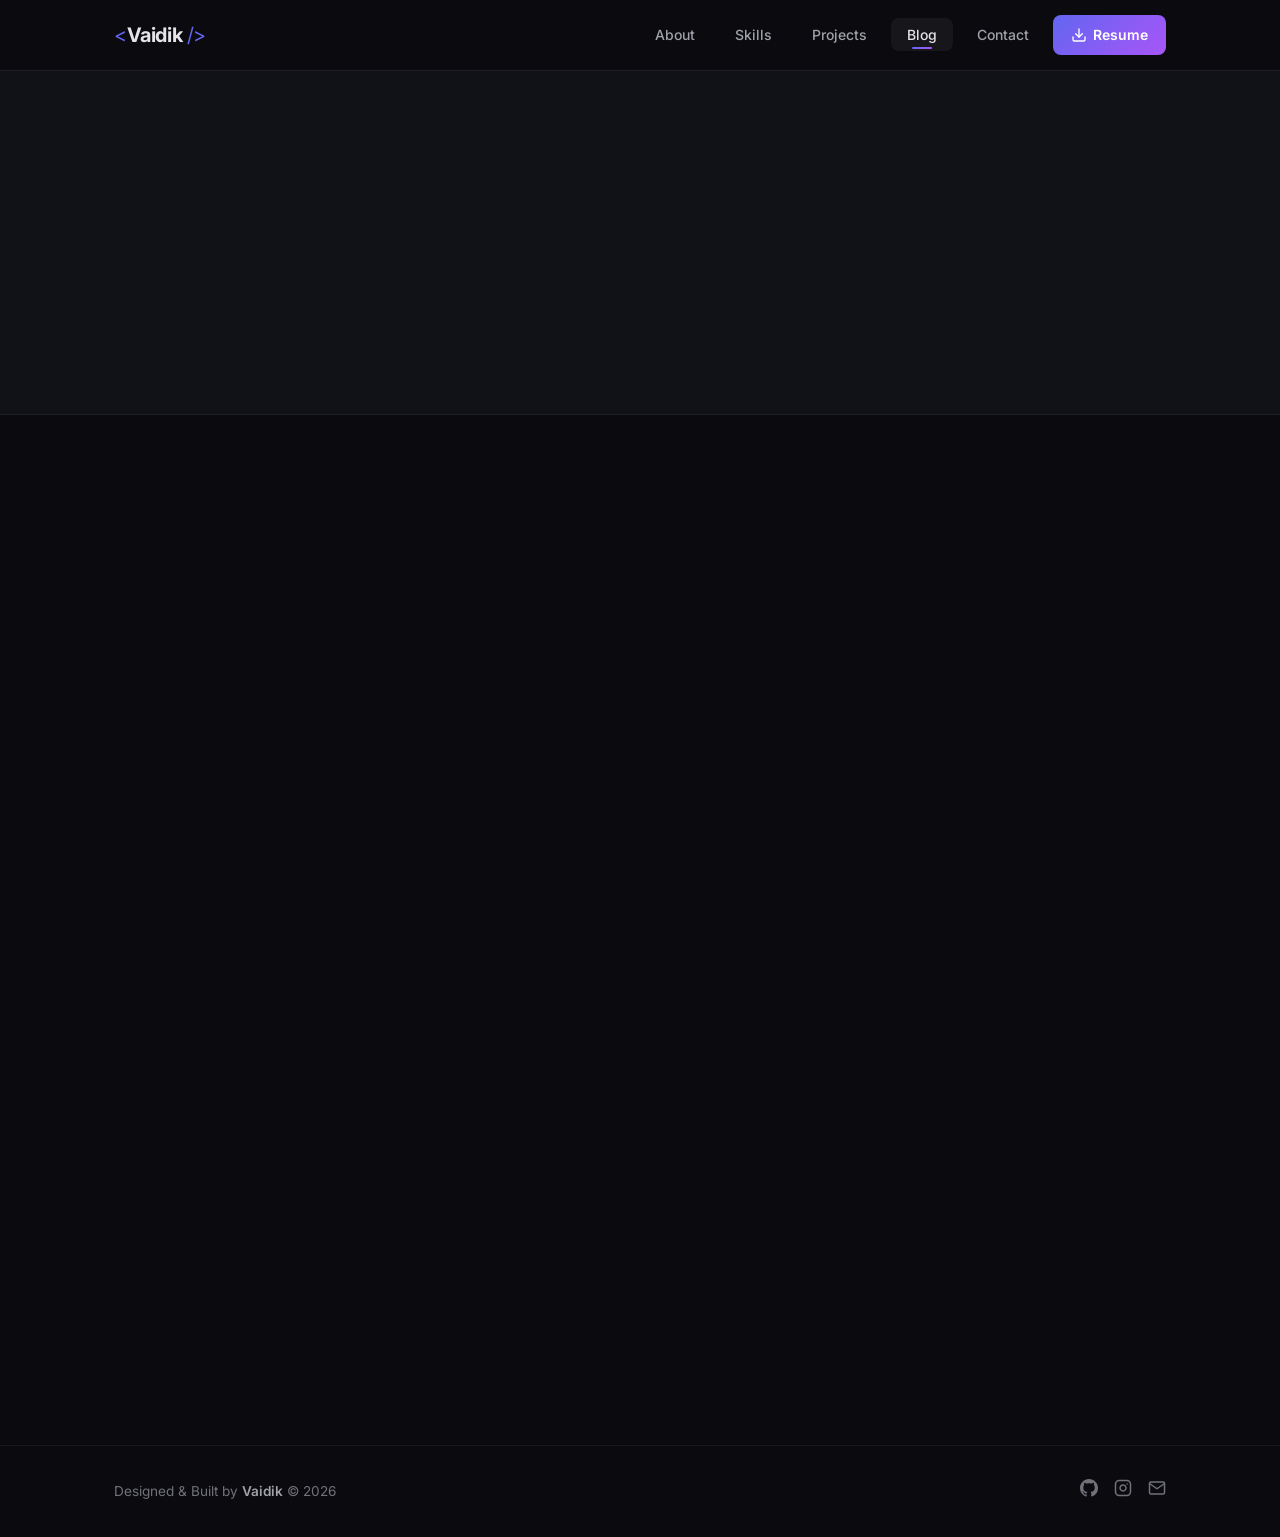
==== blog.html @ f1c8a170 "Added blog sites" ====
<!DOCTYPE html>
<html lang="en">
<head>
    <meta charset="UTF-8">
    <meta name="viewport" content="width=device-width, initial-scale=1.0">
    <title>Blog — Vaidik</title>
    <meta name="description" content="Thoughts, learnings, and stories by Vaidik Kohli — a student, developer, and designer from Amritsar, India.">

    <link rel="icon" href="assets/favicon.svg" type="image/svg+xml">
    <link rel="preconnect" href="https://fonts.googleapis.com">
    <link rel="preconnect" href="https://fonts.gstatic.com" crossorigin>
    <link href="https://fonts.googleapis.com/css2?family=Inter:wght@300;400;500;600;700;800&display=swap" rel="stylesheet">
    <link rel="stylesheet" href="styles.css">
</head>
<body>

    <!-- NAVBAR -->
    <nav class="navbar scrolled" id="navbar">
        <div class="nav-container">
            <a href="index.html" class="nav-logo">
                <span class="logo-bracket">&lt;</span>Vaidik<span class="logo-bracket"> /&gt;</span>
            </a>
            <ul class="nav-menu" id="navMenu">
                <li><a href="index.html#about" class="nav-link">About</a></li>
                <li><a href="index.html#skills" class="nav-link">Skills</a></li>
                <li><a href="index.html#projects" class="nav-link">Projects</a></li>
                <li><a href="blog.html" class="nav-link active">Blog</a></li>
                <li><a href="index.html#contact" class="nav-link">Contact</a></li>
                <li>
                    <a href="assets/resume.pdf" class="nav-resume-btn" target="_blank" rel="noopener noreferrer">
                        <svg width="16" height="16" viewBox="0 0 24 24" fill="none" stroke="currentColor" stroke-width="2" stroke-linecap="round" stroke-linejoin="round"><path d="M21 15v4a2 2 0 0 1-2 2H5a2 2 0 0 1-2-2v-4"/><polyline points="7 10 12 15 17 10"/><line x1="12" y1="15" x2="12" y2="3"/></svg>
                        Resume
                    </a>
                </li>
            </ul>
            <button class="hamburger" id="hamburger" aria-label="Toggle navigation menu">
                <span class="bar"></span>
                <span class="bar"></span>
                <span class="bar"></span>
            </button>
        </div>
    </nav>

    <!-- BLOG HERO -->
    <section class="blog-page-hero">
        <div class="container">
            <a href="index.html" class="back-link fade-up">
                <svg width="16" height="16" viewBox="0 0 24 24" fill="none" stroke="currentColor" stroke-width="2" stroke-linecap="round" stroke-linejoin="round"><line x1="19" y1="12" x2="5" y2="12"/><polyline points="12 19 5 12 12 5"/></svg>
                Back to Home
            </a>
            <h1 class="blog-page-title fade-up">Blog</h1>
            <p class="blog-page-subtitle fade-up">Thoughts, learnings, and stories from my journey as a student developer.</p>
        </div>
    </section>

    <!-- BLOG LISTING -->
    <section class="blog-listing">
        <div class="container">

            <!-- Featured Post -->
            <article class="blog-featured-card fade-up">
                <div class="blog-featured-badge">Latest Post</div>
                <div class="blog-featured-content">
                    <div class="blog-meta">
                        <time datetime="2026-03-09">March 9, 2026</time>
                        <span class="blog-meta-sep">&bull;</span>
                        <span>5 min read</span>
                    </div>
                    <h2 class="blog-featured-title">
                        <a href="blog/my-journey-into-web-development.html">My Journey Into Web Development</a>
                    </h2>
                    <p class="blog-featured-excerpt">
                        How I started learning to code, the resources I used, and what I've learned along the way
                        as a 16-year-old self-taught developer. From my first HTML page to building full projects —
                        here's the story of how it all began.
                    </p>
                    <div class="blog-tags">
                        <span class="blog-tag">Web Dev</span>
                        <span class="blog-tag">Journey</span>
                        <span class="blog-tag">Learning</span>
                    </div>
                    <a href="blog/my-journey-into-web-development.html" class="blog-read-more">
                        Read Full Post
                        <svg width="16" height="16" viewBox="0 0 24 24" fill="none" stroke="currentColor" stroke-width="2" stroke-linecap="round" stroke-linejoin="round"><line x1="5" y1="12" x2="19" y2="12"/><polyline points="12 5 19 12 12 19"/></svg>
                    </a>
                </div>
            </article>

            <!-- All Posts Grid -->
            <h3 class="blog-section-heading fade-up">All Posts</h3>
            <div class="blog-list-grid">

                <article class="blog-list-card fade-up">
                    <a href="blog/my-journey-into-web-development.html" class="blog-list-card-link">
                        <div class="blog-list-card-top">
                            <div class="blog-list-icon gradient-1">
                                <svg width="28" height="28" viewBox="0 0 24 24" fill="none" stroke="currentColor" stroke-width="1.5" stroke-linecap="round" stroke-linejoin="round"><polyline points="16 18 22 12 16 6"/><polyline points="8 6 2 12 8 18"/></svg>
                            </div>
                            <div class="blog-meta">
                                <time datetime="2026-03-09">Mar 9, 2026</time>
                                <span class="blog-meta-sep">&bull;</span>
                                <span>5 min read</span>
                            </div>
                        </div>
                        <h3 class="blog-list-title">My Journey Into Web Development</h3>
                        <p class="blog-list-excerpt">
                            How I started learning to code, the resources I used, and what I've learned
                            along the way as a 16-year-old self-taught developer...
                        </p>
                        <div class="blog-tags">
                            <span class="blog-tag">Web Dev</span>
                            <span class="blog-tag">Journey</span>
                        </div>
                    </a>
                </article>

                <article class="blog-list-card fade-up">
                    <a href="blog/design-tips-for-developer-portfolios.html" class="blog-list-card-link">
                        <div class="blog-list-card-top">
                            <div class="blog-list-icon gradient-2">
                                <svg width="28" height="28" viewBox="0 0 24 24" fill="none" stroke="currentColor" stroke-width="1.5" stroke-linecap="round" stroke-linejoin="round"><path d="M12 19l7-7 3 3-7 7-3-3z"/><path d="M18 13l-1.5-7.5L2 2l3.5 14.5L13 18l5-5z"/><path d="M2 2l7.586 7.586"/><circle cx="11" cy="11" r="2"/></svg>
                            </div>
                            <div class="blog-meta">
                                <time datetime="2026-03-01">Mar 1, 2026</time>
                                <span class="blog-meta-sep">&bull;</span>
                                <span>4 min read</span>
                            </div>
                        </div>
                        <h3 class="blog-list-title">Design Tips for Developer Portfolios</h3>
                        <p class="blog-list-excerpt">
                            What I learned about making a portfolio that stands out — from color theory
                            and typography to layout and user experience...
                        </p>
                        <div class="blog-tags">
                            <span class="blog-tag">Design</span>
                            <span class="blog-tag">Portfolio</span>
                        </div>
                    </a>
                </article>

                <article class="blog-list-card fade-up">
                    <a href="blog/preparing-for-bits-pilani.html" class="blog-list-card-link">
                        <div class="blog-list-card-top">
                            <div class="blog-list-icon gradient-3">
                                <svg width="28" height="28" viewBox="0 0 24 24" fill="none" stroke="currentColor" stroke-width="1.5" stroke-linecap="round" stroke-linejoin="round"><path d="M2 3h6a4 4 0 0 1 4 4v14a3 3 0 0 0-3-3H2z"/><path d="M22 3h-6a4 4 0 0 0-4 4v14a3 3 0 0 1 3-3h7z"/></svg>
                            </div>
                            <div class="blog-meta">
                                <time datetime="2026-02-15">Feb 15, 2026</time>
                                <span class="blog-meta-sep">&bull;</span>
                                <span>6 min read</span>
                            </div>
                        </div>
                        <h3 class="blog-list-title">Preparing for BITS Pilani — My Strategy</h3>
                        <p class="blog-list-excerpt">
                            Balancing coding, freelancing, and exam preparation — here's how I'm
                            planning my roadmap for BITSAT and beyond...
                        </p>
                        <div class="blog-tags">
                            <span class="blog-tag">Education</span>
                            <span class="blog-tag">BITSAT</span>
                        </div>
                    </a>
                </article>

            </div>
        </div>
    </section>

    <!-- FOOTER -->
    <footer class="footer">
        <div class="container">
            <p class="footer-text">Designed & Built by <strong>Vaidik</strong> &copy; 2026</p>
            <div class="footer-socials">
                <a href="https://github.com/Vaidik-Kohli" target="_blank" rel="noopener noreferrer" aria-label="GitHub"><svg width="18" height="18" viewBox="0 0 24 24" fill="currentColor"><path d="M12 0C5.37 0 0 5.37 0 12c0 5.31 3.435 9.795 8.205 11.385.6.105.825-.255.825-.57 0-.285-.015-1.23-.015-2.235-3.015.555-3.795-.735-4.035-1.41-.135-.345-.72-1.41-1.23-1.695-.42-.225-1.02-.78-.015-.795.945-.015 1.62.87 1.845 1.23 1.08 1.815 2.805 1.305 3.495.99.105-.78.42-1.305.765-1.605-2.67-.3-5.46-1.335-5.46-5.925 0-1.305.465-2.385 1.23-3.225-.12-.3-.54-1.53.12-3.18 0 0 1.005-.315 3.3 1.23.96-.27 1.98-.405 3-.405s2.04.135 3 .405c2.295-1.56 3.3-1.23 3.3-1.23.66 1.65.24 2.88.12 3.18.765.84 1.23 1.905 1.23 3.225 0 4.605-2.805 5.625-5.475 5.925.435.375.81 1.095.81 2.22 0 1.605-.015 2.895-.015 3.3 0 .315.225.69.825.57A12.02 12.02 0 0 0 24 12c0-6.63-5.37-12-12-12z"/></svg></a>
                <a href="https://instagram.com/vaidikkohli9" target="_blank" rel="noopener noreferrer" aria-label="Instagram"><svg width="18" height="18" viewBox="0 0 24 24" fill="none" stroke="currentColor" stroke-width="2" stroke-linecap="round" stroke-linejoin="round"><rect x="2" y="2" width="20" height="20" rx="5" ry="5"/><path d="M16 11.37A4 4 0 1 1 12.63 8 4 4 0 0 1 16 11.37z"/><line x1="17.5" y1="6.5" x2="17.51" y2="6.5"/></svg></a>
                <a href="mailto:vaidikaru2323@gmail.com" aria-label="Email"><svg width="18" height="18" viewBox="0 0 24 24" fill="none" stroke="currentColor" stroke-width="2" stroke-linecap="round" stroke-linejoin="round"><path d="M4 4h16c1.1 0 2 .9 2 2v12c0 1.1-.9 2-2 2H4c-1.1 0-2-.9-2-2V6c0-1.1.9-2 2-2z"/><polyline points="22,6 12,13 2,6"/></svg></a>
            </div>
        </div>
    </footer>

    <script src="script.js"></script>
</body>
</html>
---- styles.css ----
/* ==========================================
   PORTFOLIO — Vaidik Kohli
   Dark & Minimal | Blue-Purple Accent
   ========================================== */

/* ---- CSS Custom Properties ---- */
:root {
    --bg-primary: #0a0a0f;
    --bg-secondary: #111118;
    --bg-tertiary: #1a1a24;
    --bg-card: #14141e;
    --text-primary: #e4e4e7;
    --text-secondary: #a1a1aa;
    --text-muted: #71717a;
    --accent-1: #6366f1;
    --accent-2: #a855f7;
    --accent-gradient: linear-gradient(135deg, #6366f1, #a855f7);
    --accent-gradient-hover: linear-gradient(135deg, #818cf8, #c084fc);
    --accent-glow: rgba(99, 102, 241, 0.15);
    --accent-glow-strong: rgba(99, 102, 241, 0.3);
    --border-subtle: rgba(255, 255, 255, 0.06);
    --border-hover: rgba(255, 255, 255, 0.12);
    --font-main: 'Inter', -apple-system, BlinkMacSystemFont, 'Segoe UI', sans-serif;
    --radius-sm: 8px;
    --radius-md: 12px;
    --radius-lg: 16px;
    --radius-xl: 24px;
    --transition-fast: 0.2s ease;
    --transition-med: 0.35s ease;
    --transition-slow: 0.5s ease;
    --shadow-card: 0 4px 24px rgba(0, 0, 0, 0.3);
    --shadow-glow: 0 0 40px rgba(99, 102, 241, 0.08);
    --max-width: 1100px;
    --nav-height: 70px;
}

/* ---- Reset & Base ---- */
*,
*::before,
*::after {
    margin: 0;
    padding: 0;
    box-sizing: border-box;
}

html {
    scroll-behavior: smooth;
    scroll-padding-top: var(--nav-height);
}

body {
    font-family: var(--font-main);
    background-color: var(--bg-primary);
    color: var(--text-primary);
    line-height: 1.7;
    -webkit-font-smoothing: antialiased;
    -moz-osx-font-smoothing: grayscale;
    overflow-x: hidden;
}

a {
    color: inherit;
    text-decoration: none;
    transition: color var(--transition-fast);
}

img {
    max-width: 100%;
    display: block;
}

ul {
    list-style: none;
}

button {
    font-family: inherit;
    cursor: pointer;
    border: none;
    outline: none;
}

::selection {
    background: rgba(99, 102, 241, 0.3);
    color: #fff;
}

/* ---- Custom Scrollbar ---- */
::-webkit-scrollbar {
    width: 8px;
}

::-webkit-scrollbar-track {
    background: var(--bg-primary);
}

::-webkit-scrollbar-thumb {
    background: var(--bg-tertiary);
    border-radius: 10px;
}

::-webkit-scrollbar-thumb:hover {
    background: var(--accent-1);
}

/* ---- Utility ---- */
.container {
    width: 100%;
    max-width: var(--max-width);
    margin: 0 auto;
    padding: 0 24px;
}

/* ---- Fade-up Animation ---- */
.fade-up {
    opacity: 0;
    transform: translateY(30px);
    transition: opacity 0.6s ease, transform 0.6s ease;
}

.fade-up.visible {
    opacity: 1;
    transform: translateY(0);
}

/* Stagger children */
.fade-up:nth-child(1) { transition-delay: 0s; }
.fade-up:nth-child(2) { transition-delay: 0.1s; }
.fade-up:nth-child(3) { transition-delay: 0.2s; }
.fade-up:nth-child(4) { transition-delay: 0.3s; }
.fade-up:nth-child(5) { transition-delay: 0.4s; }
.fade-up:nth-child(6) { transition-delay: 0.5s; }

/* ==========================================
   NAVBAR
   ========================================== */
.navbar {
    position: fixed;
    top: 0;
    left: 0;
    width: 100%;
    height: var(--nav-height);
    z-index: 1000;
    transition: background var(--transition-med), box-shadow var(--transition-med);
}

.navbar.scrolled {
    background: rgba(10, 10, 15, 0.85);
    backdrop-filter: blur(20px);
    -webkit-backdrop-filter: blur(20px);
    box-shadow: 0 1px 0 var(--border-subtle);
}

.nav-container {
    max-width: var(--max-width);
    margin: 0 auto;
    padding: 0 24px;
    height: 100%;
    display: flex;
    align-items: center;
    justify-content: space-between;
}

.nav-logo {
    font-size: 1.25rem;
    font-weight: 700;
    letter-spacing: -0.02em;
    color: var(--text-primary);
}

.logo-bracket {
    color: var(--accent-1);
    font-weight: 400;
}

.nav-menu {
    display: flex;
    align-items: center;
    gap: 8px;
}

.nav-link {
    padding: 8px 16px;
    font-size: 0.875rem;
    font-weight: 500;
    color: var(--text-secondary);
    border-radius: var(--radius-sm);
    transition: color var(--transition-fast), background var(--transition-fast);
    position: relative;
}

.nav-link:hover,
.nav-link.active {
    color: var(--text-primary);
    background: rgba(255, 255, 255, 0.05);
}

.nav-link.active::after {
    content: '';
    position: absolute;
    bottom: 2px;
    left: 50%;
    transform: translateX(-50%);
    width: 20px;
    height: 2px;
    background: var(--accent-gradient);
    border-radius: 2px;
}

.nav-resume-btn {
    display: inline-flex;
    align-items: center;
    gap: 6px;
    padding: 8px 18px;
    font-size: 0.875rem;
    font-weight: 600;
    color: #fff;
    background: var(--accent-gradient);
    border-radius: var(--radius-sm);
    transition: opacity var(--transition-fast), transform var(--transition-fast);
}

.nav-resume-btn:hover {
    opacity: 0.9;
    transform: translateY(-1px);
}

/* Hamburger */
.hamburger {
    display: none;
    flex-direction: column;
    gap: 5px;
    background: transparent;
    padding: 4px;
    z-index: 1001;
}

.hamburger .bar {
    display: block;
    width: 24px;
    height: 2px;
    background: var(--text-primary);
    border-radius: 2px;
    transition: transform var(--transition-med), opacity var(--transition-fast);
}

.hamburger.active .bar:nth-child(1) {
    transform: translateY(7px) rotate(45deg);
}

.hamburger.active .bar:nth-child(2) {
    opacity: 0;
}

.hamburger.active .bar:nth-child(3) {
    transform: translateY(-7px) rotate(-45deg);
}

/* ==========================================
   HERO
   ========================================== */
.hero {
    position: relative;
    min-height: 100vh;
    display: flex;
    align-items: center;
    justify-content: center;
    text-align: center;
    padding: 120px 24px 80px;
    overflow: hidden;
}

.hero-content {
    position: relative;
    z-index: 2;
}

.hero-greeting {
    font-size: 1.1rem;
    font-weight: 400;
    color: var(--accent-1);
    margin-bottom: 12px;
    letter-spacing: 0.02em;
}

.hero-name {
    font-size: clamp(3rem, 8vw, 6rem);
    font-weight: 800;
    letter-spacing: -0.04em;
    line-height: 1.1;
    color: var(--text-primary);
    margin-bottom: 16px;
}

.accent-dot {
    background: var(--accent-gradient);
    -webkit-background-clip: text;
    -webkit-text-fill-color: transparent;
    background-clip: text;
}

.hero-tagline {
    font-size: clamp(1rem, 2.5vw, 1.35rem);
    font-weight: 400;
    margin-bottom: 12px;
    display: flex;
    align-items: center;
    justify-content: center;
    gap: 12px;
    flex-wrap: wrap;
}

.tagline-text {
    background: var(--accent-gradient);
    -webkit-background-clip: text;
    -webkit-text-fill-color: transparent;
    background-clip: text;
    font-weight: 600;
}

.tagline-separator {
    color: var(--text-muted);
    font-weight: 300;
}

.hero-location {
    display: inline-flex;
    align-items: center;
    gap: 6px;
    font-size: 0.95rem;
    color: var(--text-secondary);
    margin-bottom: 32px;
}

.hero-location svg {
    color: var(--accent-1);
}

.hero-cta {
    display: flex;
    align-items: center;
    justify-content: center;
    gap: 16px;
    margin-bottom: 40px;
    flex-wrap: wrap;
}

/* Buttons */
.btn {
    display: inline-flex;
    align-items: center;
    gap: 8px;
    padding: 12px 28px;
    font-size: 0.95rem;
    font-weight: 600;
    border-radius: var(--radius-sm);
    transition: all var(--transition-med);
    cursor: pointer;
}

.btn-primary {
    color: #fff;
    background: var(--accent-gradient);
    box-shadow: 0 4px 20px rgba(99, 102, 241, 0.3);
}

.btn-primary:hover {
    background: var(--accent-gradient-hover);
    box-shadow: 0 6px 30px rgba(99, 102, 241, 0.4);
    transform: translateY(-2px);
}

.btn-outline {
    color: var(--text-primary);
    background: transparent;
    border: 1px solid var(--border-hover);
}

.btn-outline:hover {
    border-color: var(--accent-1);
    background: rgba(99, 102, 241, 0.05);
    transform: translateY(-2px);
}

/* Social links in hero */
.hero-socials {
    display: flex;
    align-items: center;
    justify-content: center;
    gap: 20px;
}

.social-link {
    display: flex;
    align-items: center;
    justify-content: center;
    width: 44px;
    height: 44px;
    border-radius: 50%;
    color: var(--text-secondary);
    border: 1px solid var(--border-subtle);
    transition: all var(--transition-med);
}

.social-link:hover {
    color: var(--accent-1);
    border-color: var(--accent-1);
    background: rgba(99, 102, 241, 0.08);
    transform: translateY(-3px);
}

/* Hero background effects */
.hero-bg-glow {
    position: absolute;
    top: 20%;
    left: 50%;
    transform: translateX(-50%);
    width: 600px;
    height: 600px;
    background: radial-gradient(circle, rgba(99, 102, 241, 0.08) 0%, rgba(168, 85, 247, 0.04) 40%, transparent 70%);
    pointer-events: none;
    z-index: 0;
}

.hero-grid-pattern {
    position: absolute;
    inset: 0;
    background-image: 
        linear-gradient(rgba(255, 255, 255, 0.02) 1px, transparent 1px),
        linear-gradient(90deg, rgba(255, 255, 255, 0.02) 1px, transparent 1px);
    background-size: 60px 60px;
    mask-image: radial-gradient(ellipse 60% 60% at 50% 40%, black 20%, transparent 70%);
    -webkit-mask-image: radial-gradient(ellipse 60% 60% at 50% 40%, black 20%, transparent 70%);
    pointer-events: none;
    z-index: 0;
}

/* ==========================================
   SECTIONS (General)
   ========================================== */
.section {
    padding: 100px 0;
    position: relative;
}

.section-alt {
    background: var(--bg-secondary);
}

.section-title {
    font-size: clamp(1.5rem, 3vw, 2rem);
    font-weight: 700;
    margin-bottom: 16px;
    letter-spacing: -0.02em;
}

.section-number {
    color: var(--accent-1);
    font-size: 1rem;
    font-weight: 600;
    font-family: 'Courier New', monospace;
    margin-right: 10px;
}

.section-subtitle {
    color: var(--text-secondary);
    font-size: 1.05rem;
    margin-bottom: 48px;
}

/* ==========================================
   ABOUT
   ========================================== */
.about-content {
    display: grid;
    grid-template-columns: 1.5fr 1fr;
    gap: 48px;
    align-items: start;
}

.about-text p {
    color: var(--text-secondary);
    margin-bottom: 16px;
    font-size: 1rem;
    line-height: 1.8;
}

.about-text strong {
    color: var(--text-primary);
    font-weight: 600;
}

.about-highlights {
    display: grid;
    grid-template-columns: 1fr 1fr;
    gap: 16px;
}

.highlight-card {
    background: var(--bg-card);
    border: 1px solid var(--border-subtle);
    border-radius: var(--radius-md);
    padding: 20px;
    display: flex;
    flex-direction: column;
    gap: 4px;
    transition: border-color var(--transition-med), transform var(--transition-med);
}

.highlight-card:hover {
    border-color: var(--border-hover);
    transform: translateY(-2px);
}

.highlight-icon {
    font-size: 1.5rem;
    margin-bottom: 4px;
}

.highlight-label {
    font-size: 0.75rem;
    color: var(--text-muted);
    text-transform: uppercase;
    letter-spacing: 0.08em;
    font-weight: 600;
}

.highlight-value {
    font-size: 0.95rem;
    color: var(--text-primary);
    font-weight: 600;
}

/* ==========================================
   SKILLS
   ========================================== */
.skills-grid {
    display: grid;
    grid-template-columns: repeat(3, 1fr);
    gap: 24px;
}

.skill-category {
    background: var(--bg-card);
    border: 1px solid var(--border-subtle);
    border-radius: var(--radius-lg);
    padding: 32px;
    transition: border-color var(--transition-med), box-shadow var(--transition-med);
}

.skill-category:hover {
    border-color: var(--border-hover);
    box-shadow: var(--shadow-glow);
}

.skill-category-header {
    display: flex;
    align-items: center;
    gap: 12px;
    margin-bottom: 24px;
}

.skill-category-header svg {
    color: var(--accent-1);
}

.skill-category-header h3 {
    font-size: 1.1rem;
    font-weight: 600;
}

.skill-tags {
    display: flex;
    flex-wrap: wrap;
    gap: 8px;
}

.skill-tag {
    display: inline-block;
    padding: 6px 14px;
    font-size: 0.8rem;
    font-weight: 500;
    color: var(--text-secondary);
    background: var(--bg-tertiary);
    border: 1px solid var(--border-subtle);
    border-radius: 50px;
    transition: all var(--transition-med);
}

.skill-tag:hover {
    color: var(--accent-1);
    border-color: var(--accent-1);
    background: rgba(99, 102, 241, 0.08);
}

/* ==========================================
   PROJECTS
   ========================================== */
.projects-grid {
    display: grid;
    grid-template-columns: repeat(auto-fill, minmax(320px, 1fr));
    gap: 24px;
}

.project-card {
    background: var(--bg-card);
    border: 1px solid var(--border-subtle);
    border-radius: var(--radius-lg);
    overflow: hidden;
    transition: border-color var(--transition-med), transform var(--transition-med), box-shadow var(--transition-med);
}

.project-card:hover {
    border-color: var(--border-hover);
    transform: translateY(-4px);
    box-shadow: var(--shadow-card), var(--shadow-glow);
}

.project-image-placeholder {
    width: 100%;
    height: 200px;
    display: flex;
    align-items: center;
    justify-content: center;
    color: rgba(255, 255, 255, 0.3);
}

.gradient-1 {
    background: linear-gradient(135deg, #1e1b4b, #312e81, #1e1b4b);
}

.gradient-2 {
    background: linear-gradient(135deg, #3b0764, #581c87, #3b0764);
}

.gradient-3 {
    background: linear-gradient(135deg, #0c4a6e, #164e63, #0c4a6e);
}

.project-info {
    padding: 24px;
}

.project-title {
    font-size: 1.15rem;
    font-weight: 600;
    margin-bottom: 10px;
}

.project-description {
    color: var(--text-secondary);
    font-size: 0.9rem;
    margin-bottom: 16px;
    line-height: 1.7;
}

.project-tech {
    display: flex;
    flex-wrap: wrap;
    gap: 8px;
    margin-bottom: 16px;
}

.project-tech span {
    font-size: 0.75rem;
    font-weight: 500;
    color: var(--accent-1);
    background: rgba(99, 102, 241, 0.08);
    padding: 4px 10px;
    border-radius: 50px;
}

.project-links {
    display: flex;
    gap: 16px;
}

.project-link {
    display: inline-flex;
    align-items: center;
    gap: 6px;
    font-size: 0.85rem;
    font-weight: 500;
    color: var(--text-secondary);
    transition: color var(--transition-fast);
}

.project-link:hover {
    color: var(--accent-1);
}

/* ==========================================
   BLOG
   ========================================== */
.blog-grid {
    display: grid;
    gap: 20px;
}

.blog-card {
    display: flex;
    gap: 24px;
    padding: 28px;
    background: var(--bg-card);
    border: 1px solid var(--border-subtle);
    border-radius: var(--radius-lg);
    transition: border-color var(--transition-med), transform var(--transition-med);
}

.blog-card:hover {
    border-color: var(--border-hover);
    transform: translateX(4px);
}

.blog-date {
    display: flex;
    flex-direction: column;
    align-items: center;
    justify-content: center;
    min-width: 60px;
    padding: 12px;
    background: var(--bg-tertiary);
    border-radius: var(--radius-sm);
}

.blog-day {
    font-size: 1.5rem;
    font-weight: 700;
    color: var(--text-primary);
    line-height: 1;
}

.blog-month {
    font-size: 0.75rem;
    font-weight: 600;
    color: var(--accent-1);
    text-transform: uppercase;
    letter-spacing: 0.05em;
}

.blog-content {
    flex: 1;
}

.blog-title {
    font-size: 1.1rem;
    font-weight: 600;
    margin-bottom: 8px;
    transition: color var(--transition-fast);
}

.blog-card:hover .blog-title {
    color: var(--accent-1);
}

.blog-excerpt {
    color: var(--text-secondary);
    font-size: 0.9rem;
    margin-bottom: 12px;
    line-height: 1.7;
}

.blog-read-more {
    display: inline-flex;
    align-items: center;
    gap: 6px;
    font-size: 0.85rem;
    font-weight: 600;
    color: var(--accent-1);
    transition: gap var(--transition-fast);
}

.blog-read-more:hover {
    gap: 10px;
}

/* ==========================================
   CONTACT
   ========================================== */
.contact-content {
    display: grid;
    grid-template-columns: 1fr 1fr;
    gap: 48px;
    align-items: start;
}

.contact-text p {
    color: var(--text-secondary);
    font-size: 1.05rem;
    line-height: 1.8;
    margin-bottom: 28px;
}

.contact-links {
    display: flex;
    flex-direction: column;
    gap: 16px;
}

.contact-item {
    display: inline-flex;
    align-items: center;
    gap: 12px;
    color: var(--text-secondary);
    font-size: 0.95rem;
    transition: color var(--transition-fast);
}

.contact-item:hover {
    color: var(--accent-1);
}

.contact-item svg {
    color: var(--accent-1);
    flex-shrink: 0;
}

/* Contact Form */
.contact-form {
    display: flex;
    flex-direction: column;
    gap: 20px;
}

.form-group {
    display: flex;
    flex-direction: column;
    gap: 6px;
}

.form-group label {
    font-size: 0.85rem;
    font-weight: 600;
    color: var(--text-secondary);
}

.form-group input,
.form-group textarea {
    font-family: var(--font-main);
    font-size: 0.95rem;
    padding: 12px 16px;
    background: var(--bg-secondary);
    border: 1px solid var(--border-subtle);
    border-radius: var(--radius-sm);
    color: var(--text-primary);
    outline: none;
    transition: border-color var(--transition-fast), box-shadow var(--transition-fast);
    resize: vertical;
}

.form-group input::placeholder,
.form-group textarea::placeholder {
    color: var(--text-muted);
}

.form-group input:focus,
.form-group textarea:focus {
    border-color: var(--accent-1);
    box-shadow: 0 0 0 3px rgba(99, 102, 241, 0.1);
}

.btn-submit {
    width: 100%;
    justify-content: center;
    border: none;
}

/* ==========================================
   FOOTER
   ========================================== */
.footer {
    padding: 32px 0;
    border-top: 1px solid var(--border-subtle);
}

.footer .container {
    display: flex;
    align-items: center;
    justify-content: space-between;
}

.footer-text {
    font-size: 0.85rem;
    color: var(--text-muted);
}

.footer-text strong {
    color: var(--text-secondary);
    font-weight: 600;
}

.footer-socials {
    display: flex;
    gap: 16px;
}

.footer-socials a {
    color: var(--text-muted);
    transition: color var(--transition-fast), transform var(--transition-fast);
}

.footer-socials a:hover {
    color: var(--accent-1);
    transform: translateY(-2px);
}

/* ==========================================
   RESPONSIVE
   ========================================== */

/* Tablet */
@media (max-width: 1024px) {
    .skills-grid {
        grid-template-columns: 1fr 1fr;
    }
}

@media (max-width: 768px) {

    /* Navbar mobile */
    .hamburger {
        display: flex;
    }

    .nav-menu {
        position: fixed;
        top: 0;
        right: -100%;
        width: 280px;
        height: 100vh;
        flex-direction: column;
        background: var(--bg-secondary);
        padding: 100px 32px 32px;
        gap: 4px;
        transition: right var(--transition-med);
        border-left: 1px solid var(--border-subtle);
    }

    .nav-menu.open {
        right: 0;
    }

    .nav-link {
        font-size: 1rem;
        padding: 12px 16px;
    }

    .nav-resume-btn {
        margin-top: 16px;
        justify-content: center;
    }

    /* Hero */
    .hero {
        padding: 100px 20px 60px;
    }

    .hero-name {
        font-size: clamp(2.5rem, 12vw, 4rem);
    }

    /* About */
    .about-content {
        grid-template-columns: 1fr;
        gap: 32px;
    }

    .about-highlights {
        grid-template-columns: 1fr 1fr;
    }

    /* Skills */
    .skills-grid {
        grid-template-columns: 1fr;
    }

    /* Projects */
    .projects-grid {
        grid-template-columns: 1fr;
    }

    /* Blog */
    .blog-card {
        flex-direction: column;
        gap: 16px;
    }

    .blog-date {
        flex-direction: row;
        gap: 8px;
        width: fit-content;
    }

    /* Contact */
    .contact-content {
        grid-template-columns: 1fr;
        gap: 32px;
    }

    /* Footer */
    .footer .container {
        flex-direction: column;
        gap: 16px;
        text-align: center;
    }

    /* Section padding */
    .section {
        padding: 70px 0;
    }
}

@media (max-width: 480px) {
    .hero-cta {
        flex-direction: column;
        width: 100%;
    }

    .btn {
        width: 100%;
        justify-content: center;
    }

    .about-highlights {
        grid-template-columns: 1fr;
    }

    .hero-tagline {
        gap: 8px;
    }
}

/* ==========================================
   MOBILE MENU OVERLAY
   ========================================== */
.nav-overlay {
    position: fixed;
    inset: 0;
    background: rgba(0, 0, 0, 0.5);
    backdrop-filter: blur(4px);
    z-index: 999;
    opacity: 0;
    visibility: hidden;
    transition: opacity var(--transition-med), visibility var(--transition-med);
}

.nav-overlay.active {
    opacity: 1;
    visibility: visible;
}

/* ==========================================
   BLOG PAGE — Listing
   ========================================== */
.blog-page-hero {
    padding: 140px 0 60px;
    background: var(--bg-secondary);
    border-bottom: 1px solid var(--border-subtle);
}

.blog-page-title {
    font-size: clamp(2.5rem, 5vw, 3.5rem);
    font-weight: 800;
    letter-spacing: -0.04em;
    margin-bottom: 12px;
}

.blog-page-subtitle {
    color: var(--text-secondary);
    font-size: 1.1rem;
    max-width: 500px;
}

.back-link {
    display: inline-flex;
    align-items: center;
    gap: 8px;
    font-size: 0.85rem;
    font-weight: 500;
    color: var(--text-muted);
    margin-bottom: 24px;
    transition: color var(--transition-fast), gap var(--transition-fast);
}

.back-link:hover {
    color: var(--accent-1);
    gap: 12px;
}

.blog-listing {
    padding: 60px 0 100px;
}

/* Featured Card */
.blog-featured-card {
    background: var(--bg-card);
    border: 1px solid var(--border-subtle);
    border-radius: var(--radius-lg);
    padding: 40px;
    margin-bottom: 60px;
    position: relative;
    overflow: hidden;
    transition: border-color var(--transition-med);
}

.blog-featured-card::before {
    content: '';
    position: absolute;
    top: 0;
    left: 0;
    right: 0;
    height: 3px;
    background: var(--accent-gradient);
}

.blog-featured-card:hover {
    border-color: var(--border-hover);
}

.blog-featured-badge {
    display: inline-block;
    font-size: 0.7rem;
    font-weight: 700;
    text-transform: uppercase;
    letter-spacing: 0.1em;
    color: #fff;
    background: var(--accent-gradient);
    padding: 4px 12px;
    border-radius: 50px;
    margin-bottom: 20px;
}

.blog-meta {
    display: flex;
    align-items: center;
    gap: 8px;
    font-size: 0.8rem;
    color: var(--text-muted);
    margin-bottom: 12px;
}

.blog-meta-sep {
    color: var(--text-muted);
}

.blog-featured-title {
    font-size: clamp(1.3rem, 2.5vw, 1.75rem);
    font-weight: 700;
    margin-bottom: 16px;
    letter-spacing: -0.02em;
}

.blog-featured-title a {
    transition: color var(--transition-fast);
}

.blog-featured-title a:hover {
    color: var(--accent-1);
}

.blog-featured-excerpt {
    color: var(--text-secondary);
    font-size: 1rem;
    line-height: 1.8;
    margin-bottom: 20px;
    max-width: 700px;
}

.blog-tags {
    display: flex;
    flex-wrap: wrap;
    gap: 8px;
    margin-bottom: 16px;
}

.blog-tag {
    font-size: 0.7rem;
    font-weight: 600;
    color: var(--accent-1);
    background: rgba(99, 102, 241, 0.08);
    padding: 4px 10px;
    border-radius: 50px;
    text-transform: uppercase;
    letter-spacing: 0.04em;
}

/* Blog Section Heading */
.blog-section-heading {
    font-size: 1.1rem;
    font-weight: 600;
    color: var(--text-secondary);
    margin-bottom: 24px;
    text-transform: uppercase;
    letter-spacing: 0.06em;
}

/* Blog List Grid */
.blog-list-grid {
    display: grid;
    grid-template-columns: repeat(auto-fill, minmax(320px, 1fr));
    gap: 20px;
}

.blog-list-card {
    background: var(--bg-card);
    border: 1px solid var(--border-subtle);
    border-radius: var(--radius-lg);
    transition: border-color var(--transition-med), transform var(--transition-med), box-shadow var(--transition-med);
}

.blog-list-card:hover {
    border-color: var(--border-hover);
    transform: translateY(-4px);
    box-shadow: var(--shadow-card), var(--shadow-glow);
}

.blog-list-card-link {
    display: block;
    padding: 28px;
    height: 100%;
}

.blog-list-card-top {
    display: flex;
    align-items: center;
    justify-content: space-between;
    margin-bottom: 16px;
}

.blog-list-icon {
    width: 52px;
    height: 52px;
    border-radius: var(--radius-md);
    display: flex;
    align-items: center;
    justify-content: center;
    color: rgba(255, 255, 255, 0.5);
}

.blog-list-title {
    font-size: 1.1rem;
    font-weight: 600;
    margin-bottom: 10px;
    transition: color var(--transition-fast);
}

.blog-list-card:hover .blog-list-title {
    color: var(--accent-1);
}

.blog-list-excerpt {
    color: var(--text-secondary);
    font-size: 0.88rem;
    line-height: 1.7;
    margin-bottom: 16px;
}

/* View All Button */
.blog-view-all {
    text-align: center;
    margin-top: 40px;
}

/* ==========================================
   BLOG POST — Individual Article
   ========================================== */
.blog-post {
    padding: 120px 0 60px;
}

.blog-post-container {
    max-width: 750px;
}

.blog-post-header {
    margin-bottom: 48px;
}

.blog-post-meta {
    display: flex;
    align-items: center;
    gap: 8px;
    font-size: 0.85rem;
    color: var(--text-muted);
    margin-bottom: 16px;
}

.blog-post-title {
    font-size: clamp(1.8rem, 4vw, 2.8rem);
    font-weight: 800;
    letter-spacing: -0.03em;
    line-height: 1.2;
    margin-bottom: 20px;
}

/* Blog Post Body */
.blog-post-body {
    font-size: 1.05rem;
    line-height: 1.9;
    color: var(--text-secondary);
}

.blog-post-body h2 {
    font-size: 1.4rem;
    font-weight: 700;
    color: var(--text-primary);
    margin-top: 48px;
    margin-bottom: 16px;
    letter-spacing: -0.02em;
}

.blog-post-body p {
    margin-bottom: 20px;
}

.blog-post-lead {
    font-size: 1.15rem;
    line-height: 1.8;
    color: var(--text-primary);
    font-weight: 400;
    border-left: 3px solid var(--accent-1);
    padding-left: 20px;
    margin-bottom: 32px !important;
}

.blog-post-body ul {
    margin-bottom: 20px;
    padding-left: 24px;
    list-style: none;
}

.blog-post-body ul li {
    position: relative;
    padding-left: 20px;
    margin-bottom: 8px;
}

.blog-post-body ul li::before {
    content: '▸';
    position: absolute;
    left: 0;
    color: var(--accent-1);
    font-weight: 700;
}

.blog-post-body ul li strong {
    color: var(--text-primary);
}

.blog-post-body strong {
    color: var(--text-primary);
    font-weight: 600;
}

.blog-post-body em {
    font-style: italic;
    color: var(--text-primary);
}

.blog-post-body code {
    background: var(--bg-tertiary);
    padding: 2px 8px;
    border-radius: 4px;
    font-size: 0.9em;
    color: var(--accent-1);
    font-family: 'Courier New', monospace;
}

.blog-post-body blockquote {
    border-left: 3px solid var(--accent-1);
    padding: 20px 24px;
    margin: 32px 0;
    background: var(--bg-secondary);
    border-radius: 0 var(--radius-sm) var(--radius-sm) 0;
    font-style: italic;
    color: var(--text-primary);
    font-size: 1.05rem;
    line-height: 1.7;
}

/* Blog Post Footer */
.blog-post-footer {
    margin-top: 64px;
    padding-top: 32px;
    border-top: 1px solid var(--border-subtle);
}

.blog-post-author {
    display: flex;
    align-items: center;
    gap: 16px;
    margin-bottom: 40px;
}

.blog-post-author-avatar {
    width: 52px;
    height: 52px;
    border-radius: 50%;
    background: var(--accent-gradient);
    display: flex;
    align-items: center;
    justify-content: center;
    font-size: 1.2rem;
    font-weight: 700;
    color: #fff;
    flex-shrink: 0;
}

.blog-post-author-name {
    font-weight: 600;
    font-size: 1rem;
}

.blog-post-author-bio {
    color: var(--text-muted);
    font-size: 0.85rem;
}

/* Post Navigation */
.blog-post-nav {
    display: flex;
    justify-content: space-between;
    gap: 16px;
}

.blog-post-nav-prev,
.blog-post-nav-next {
    display: flex;
    align-items: center;
    gap: 12px;
    padding: 16px 20px;
    background: var(--bg-card);
    border: 1px solid var(--border-subtle);
    border-radius: var(--radius-md);
    transition: border-color var(--transition-med), transform var(--transition-fast);
    max-width: 50%;
}

.blog-post-nav-prev:hover,
.blog-post-nav-next:hover {
    border-color: var(--accent-1);
    transform: translateY(-2px);
}

.blog-post-nav-label {
    font-size: 0.7rem;
    font-weight: 600;
    color: var(--text-muted);
    text-transform: uppercase;
    letter-spacing: 0.06em;
    display: block;
}

.blog-post-nav-title {
    font-size: 0.9rem;
    font-weight: 600;
    color: var(--text-primary);
    display: block;
}

.blog-post-nav-next {
    margin-left: auto;
    text-align: right;
}

.blog-post-nav-prev svg,
.blog-post-nav-next svg {
    color: var(--accent-1);
    flex-shrink: 0;
}

/* ---- Responsive for blog pages ---- */
@media (max-width: 768px) {
    .blog-page-hero {
        padding: 110px 0 40px;
    }

    .blog-featured-card {
        padding: 24px;
    }

    .blog-list-grid {
        grid-template-columns: 1fr;
    }

    .blog-post {
        padding: 100px 0 40px;
    }

    .blog-post-nav {
        flex-direction: column;
    }

    .blog-post-nav-prev,
    .blog-post-nav-next {
        max-width: 100%;
    }

    .blog-post-nav-next {
        text-align: left;
    }
}
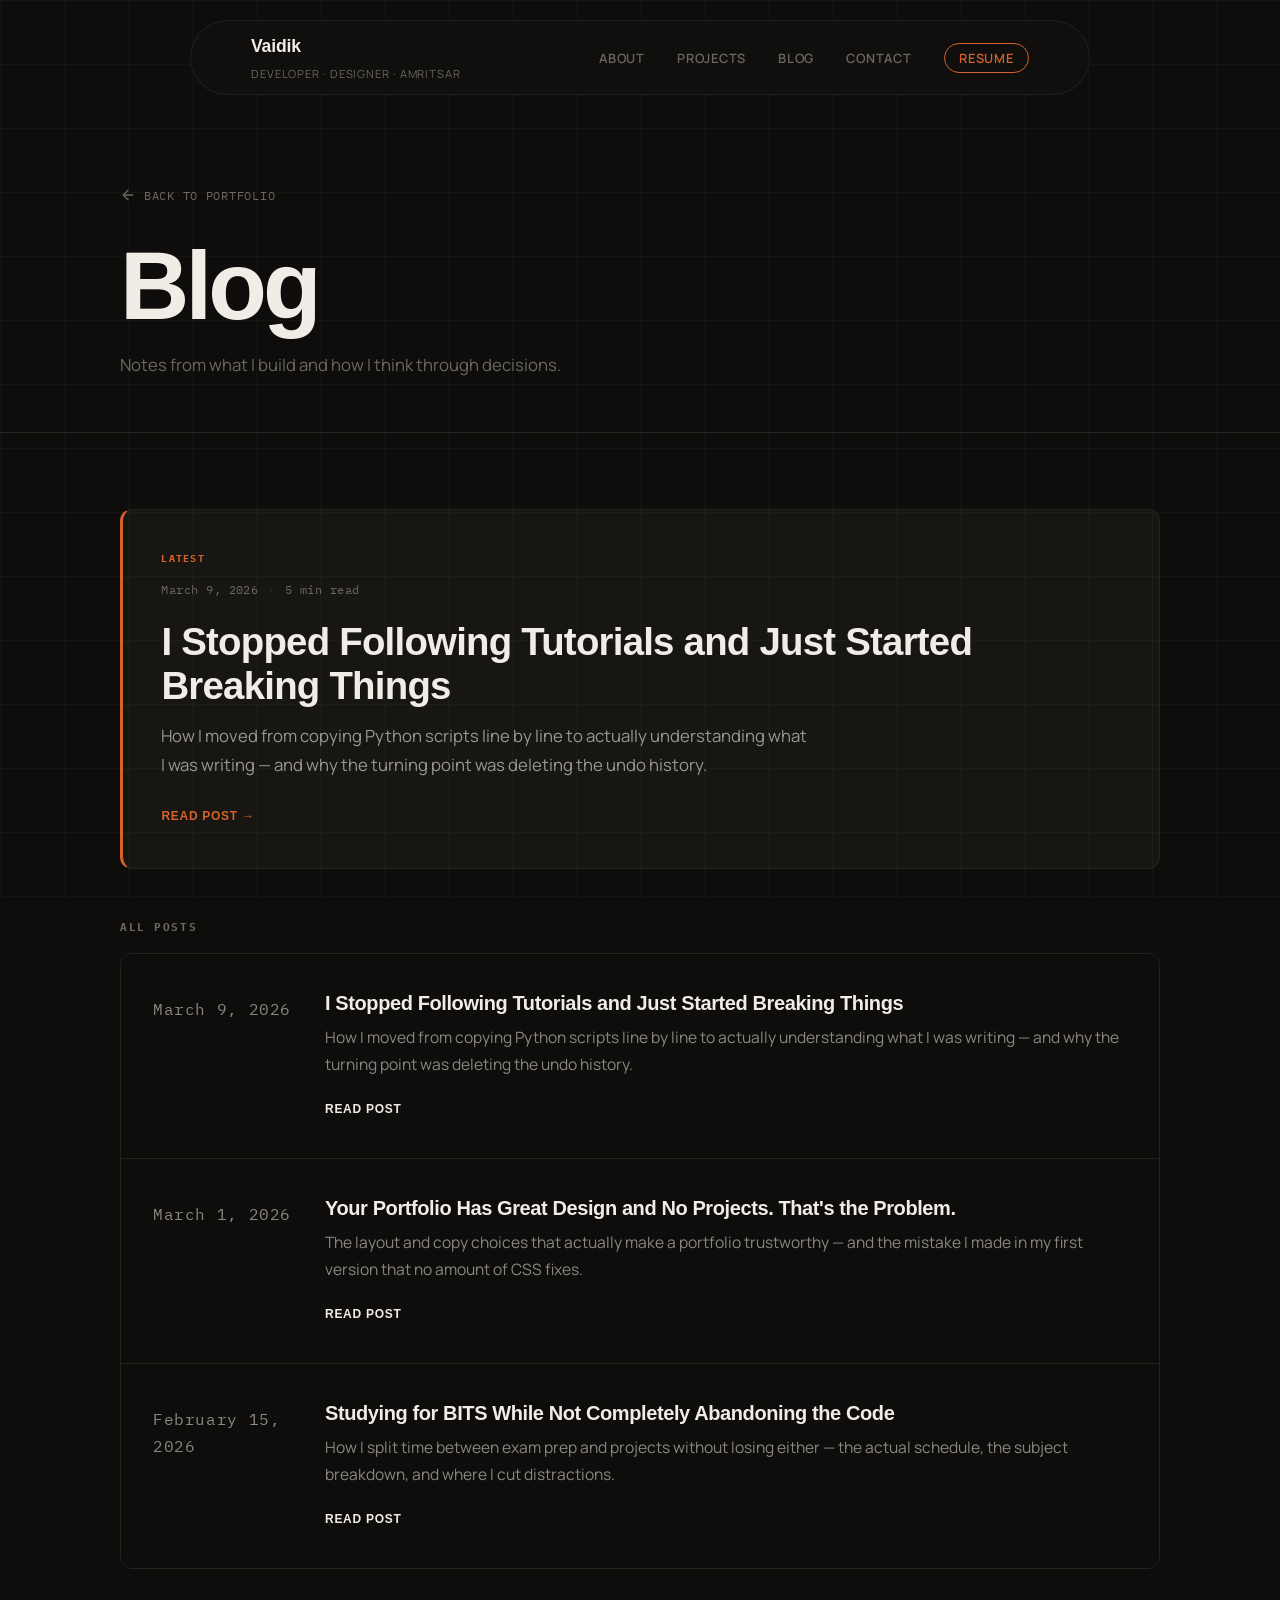
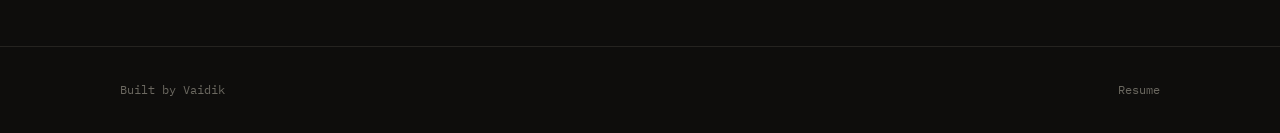
==== commit 6a82c2c1: "Blog pages CSS fix" ====
--- a/blog.html
+++ b/blog.html
@@ -1,183 +1,117 @@
 <!DOCTYPE html>
 <html lang="en">
 <head>
-    <meta charset="UTF-8">
-    <meta name="viewport" content="width=device-width, initial-scale=1.0">
-    <title>Blog — Vaidik</title>
-    <meta name="description" content="Thoughts, learnings, and stories by Vaidik Kohli — a student, developer, and designer from Amritsar, India.">
+  <meta charset="UTF-8">
+  <meta name="viewport" content="width=device-width, initial-scale=1.0">
+  <title>Blog — Vaidik</title>
+  <meta name="description" content="Notes on building, designing, and learning — by Vaidik, a developer from Amritsar, India.">
+  <meta name="author" content="Vaidik">
 
-    <link rel="icon" href="assets/favicon.svg" type="image/svg+xml">
-    <link rel="preconnect" href="https://fonts.googleapis.com">
-    <link rel="preconnect" href="https://fonts.gstatic.com" crossorigin>
-    <link href="https://fonts.googleapis.com/css2?family=Inter:wght@300;400;500;600;700;800&display=swap" rel="stylesheet">
-    <link rel="stylesheet" href="styles.css">
+  <link href="https://api.fontshare.com/v2/css?f[]=clash-display@400,500,600,700&display=swap" rel="stylesheet">
+  <link rel="preconnect" href="https://fonts.googleapis.com">
+  <link rel="preconnect" href="https://fonts.gstatic.com" crossorigin>
+  <link href="https://fonts.googleapis.com/css2?family=Manrope:wght@400;500;600;700&family=IBM+Plex+Mono:wght@400;500&display=swap" rel="stylesheet">
+  <link rel="stylesheet" href="styles.css">
 </head>
 <body>
+<div id="cursor-glow" aria-hidden="true"></div>
 
-    <!-- NAVBAR -->
-    <nav class="navbar scrolled" id="navbar">
-        <div class="nav-container">
-            <a href="index.html" class="nav-logo">
-                <span class="logo-bracket">&lt;</span>Vaidik<span class="logo-bracket"> /&gt;</span>
-            </a>
-            <ul class="nav-menu" id="navMenu">
-                <li><a href="index.html#about" class="nav-link">About</a></li>
-                <li><a href="index.html#skills" class="nav-link">Skills</a></li>
-                <li><a href="index.html#projects" class="nav-link">Projects</a></li>
-                <li><a href="blog.html" class="nav-link active">Blog</a></li>
-                <li><a href="index.html#contact" class="nav-link">Contact</a></li>
-                <li>
-                    <a href="assets/resume.pdf" class="nav-resume-btn" target="_blank" rel="noopener noreferrer">
-                        <svg width="16" height="16" viewBox="0 0 24 24" fill="none" stroke="currentColor" stroke-width="2" stroke-linecap="round" stroke-linejoin="round"><path d="M21 15v4a2 2 0 0 1-2 2H5a2 2 0 0 1-2-2v-4"/><polyline points="7 10 12 15 17 10"/><line x1="12" y1="15" x2="12" y2="3"/></svg>
-                        Resume
-                    </a>
-                </li>
-            </ul>
-            <button class="hamburger" id="hamburger" aria-label="Toggle navigation menu">
-                <span class="bar"></span>
-                <span class="bar"></span>
-                <span class="bar"></span>
-            </button>
+<header class="site-header">
+  <div class="container nav-wrap">
+    <div class="hero-identity">
+      <span class="hero-name">Vaidik</span>
+      <span class="hero-role">Developer · Designer · Amritsar</span>
+    </div>
+    <nav aria-label="Primary">
+      <ul class="nav-links">
+        <li><a href="index.html#about">About</a></li>
+        <li><a href="index.html#projects">Projects</a></li>
+        <li><a href="blog.html">Blog</a></li>
+        <li><a href="index.html#contact">Contact</a></li>
+        <li><a href="assets/resume.pdf" target="_blank" rel="noopener noreferrer">Resume</a></li>
+      </ul>
+    </nav>
+  </div>
+</header>
+
+<main class="blog-index">
+
+  <!-- Hero -->
+  <section class="blog-index-hero">
+    <div class="container">
+      <a href="index.html" class="back-link">
+        <svg width="16" height="16" viewBox="0 0 24 24" fill="none" stroke="currentColor" stroke-width="2" stroke-linecap="round" stroke-linejoin="round"><line x1="19" y1="12" x2="5" y2="12"/><polyline points="12 19 5 12 12 5"/></svg>
+        Back to portfolio
+      </a>
+      <h1 class="blog-index-title">Blog</h1>
+      <p class="blog-index-subtitle">Notes from what I build and how I think through decisions.</p>
+    </div>
+  </section>
+
+  <!-- Posts -->
+  <section class="blog-index-listing">
+    <div class="container">
+
+      <!-- Featured -->
+      <article class="blog-featured-card">
+        <span class="blog-featured-label">Latest</span>
+        <div class="blog-post-meta">
+          <time datetime="2026-03-09">March 9, 2026</time>
+          <span class="blog-meta-sep">&bull;</span>
+          <span>5 min read</span>
         </div>
-    </nav>
+        <h2 class="blog-featured-heading">
+          <a href="blog/my-journey-into-web-development.html">I Stopped Following Tutorials and Just Started Breaking Things</a>
+        </h2>
+        <p class="blog-featured-excerpt">How I moved from copying Python scripts line by line to actually understanding what I was writing — and why the turning point was deleting the undo history.</p>
+        <a class="read-link" href="blog/my-journey-into-web-development.html">Read post →</a>
+      </article>
 
-    <!-- BLOG HERO -->
-    <section class="blog-page-hero">
-        <div class="container">
-            <a href="index.html" class="back-link fade-up">
-                <svg width="16" height="16" viewBox="0 0 24 24" fill="none" stroke="currentColor" stroke-width="2" stroke-linecap="round" stroke-linejoin="round"><line x1="19" y1="12" x2="5" y2="12"/><polyline points="12 19 5 12 12 5"/></svg>
-                Back to Home
-            </a>
-            <h1 class="blog-page-title fade-up">Blog</h1>
-            <p class="blog-page-subtitle fade-up">Thoughts, learnings, and stories from my journey as a student developer.</p>
-        </div>
-    </section>
+      <!-- All posts -->
+      <p class="all-posts-label">All posts</p>
 
-    <!-- BLOG LISTING -->
-    <section class="blog-listing">
-        <div class="container">
+      <div class="blog-list">
 
-            <!-- Featured Post -->
-            <article class="blog-featured-card fade-up">
-                <div class="blog-featured-badge">Latest Post</div>
-                <div class="blog-featured-content">
-                    <div class="blog-meta">
-                        <time datetime="2026-03-09">March 9, 2026</time>
-                        <span class="blog-meta-sep">&bull;</span>
-                        <span>5 min read</span>
-                    </div>
-                    <h2 class="blog-featured-title">
-                        <a href="blog/my-journey-into-web-development.html">My Journey Into Web Development</a>
-                    </h2>
-                    <p class="blog-featured-excerpt">
-                        How I started learning to code, the resources I used, and what I've learned along the way
-                        as a 16-year-old self-taught developer. From my first HTML page to building full projects —
-                        here's the story of how it all began.
-                    </p>
-                    <div class="blog-tags">
-                        <span class="blog-tag">Web Dev</span>
-                        <span class="blog-tag">Journey</span>
-                        <span class="blog-tag">Learning</span>
-                    </div>
-                    <a href="blog/my-journey-into-web-development.html" class="blog-read-more">
-                        Read Full Post
-                        <svg width="16" height="16" viewBox="0 0 24 24" fill="none" stroke="currentColor" stroke-width="2" stroke-linecap="round" stroke-linejoin="round"><line x1="5" y1="12" x2="19" y2="12"/><polyline points="12 5 19 12 12 19"/></svg>
-                    </a>
-                </div>
-            </article>
+        <article class="blog-item">
+          <p class="blog-date">March 9, 2026</p>
+          <div>
+            <h3><a href="blog/my-journey-into-web-development.html">I Stopped Following Tutorials and Just Started Breaking Things</a></h3>
+            <p>How I moved from copying Python scripts line by line to actually understanding what I was writing — and why the turning point was deleting the undo history.</p>
+            <a class="read-link" href="blog/my-journey-into-web-development.html">Read post</a>
+          </div>
+        </article>
 
-            <!-- All Posts Grid -->
-            <h3 class="blog-section-heading fade-up">All Posts</h3>
-            <div class="blog-list-grid">
+        <article class="blog-item">
+          <p class="blog-date">March 1, 2026</p>
+          <div>
+            <h3><a href="blog/design-tips-for-developer-portfolios.html">Your Portfolio Has Great Design and No Projects. That's the Problem.</a></h3>
+            <p>The layout and copy choices that actually make a portfolio trustworthy — and the mistake I made in my first version that no amount of CSS fixes.</p>
+            <a class="read-link" href="blog/design-tips-for-developer-portfolios.html">Read post</a>
+          </div>
+        </article>
 
-                <article class="blog-list-card fade-up">
-                    <a href="blog/my-journey-into-web-development.html" class="blog-list-card-link">
-                        <div class="blog-list-card-top">
-                            <div class="blog-list-icon gradient-1">
-                                <svg width="28" height="28" viewBox="0 0 24 24" fill="none" stroke="currentColor" stroke-width="1.5" stroke-linecap="round" stroke-linejoin="round"><polyline points="16 18 22 12 16 6"/><polyline points="8 6 2 12 8 18"/></svg>
-                            </div>
-                            <div class="blog-meta">
-                                <time datetime="2026-03-09">Mar 9, 2026</time>
-                                <span class="blog-meta-sep">&bull;</span>
-                                <span>5 min read</span>
-                            </div>
-                        </div>
-                        <h3 class="blog-list-title">My Journey Into Web Development</h3>
-                        <p class="blog-list-excerpt">
-                            How I started learning to code, the resources I used, and what I've learned
-                            along the way as a 16-year-old self-taught developer...
-                        </p>
-                        <div class="blog-tags">
-                            <span class="blog-tag">Web Dev</span>
-                            <span class="blog-tag">Journey</span>
-                        </div>
-                    </a>
-                </article>
+        <article class="blog-item">
+          <p class="blog-date">February 15, 2026</p>
+          <div>
+            <h3><a href="blog/preparing-for-bits-pilani.html">Studying for BITS While Not Completely Abandoning the Code</a></h3>
+            <p>How I split time between exam prep and projects without losing either — the actual schedule, the subject breakdown, and where I cut distractions.</p>
+            <a class="read-link" href="blog/preparing-for-bits-pilani.html">Read post</a>
+          </div>
+        </article>
 
-                <article class="blog-list-card fade-up">
-                    <a href="blog/design-tips-for-developer-portfolios.html" class="blog-list-card-link">
-                        <div class="blog-list-card-top">
-                            <div class="blog-list-icon gradient-2">
-                                <svg width="28" height="28" viewBox="0 0 24 24" fill="none" stroke="currentColor" stroke-width="1.5" stroke-linecap="round" stroke-linejoin="round"><path d="M12 19l7-7 3 3-7 7-3-3z"/><path d="M18 13l-1.5-7.5L2 2l3.5 14.5L13 18l5-5z"/><path d="M2 2l7.586 7.586"/><circle cx="11" cy="11" r="2"/></svg>
-                            </div>
-                            <div class="blog-meta">
-                                <time datetime="2026-03-01">Mar 1, 2026</time>
-                                <span class="blog-meta-sep">&bull;</span>
-                                <span>4 min read</span>
-                            </div>
-                        </div>
-                        <h3 class="blog-list-title">Design Tips for Developer Portfolios</h3>
-                        <p class="blog-list-excerpt">
-                            What I learned about making a portfolio that stands out — from color theory
-                            and typography to layout and user experience...
-                        </p>
-                        <div class="blog-tags">
-                            <span class="blog-tag">Design</span>
-                            <span class="blog-tag">Portfolio</span>
-                        </div>
-                    </a>
-                </article>
+      </div>
+    </div>
+  </section>
 
-                <article class="blog-list-card fade-up">
-                    <a href="blog/preparing-for-bits-pilani.html" class="blog-list-card-link">
-                        <div class="blog-list-card-top">
-                            <div class="blog-list-icon gradient-3">
-                                <svg width="28" height="28" viewBox="0 0 24 24" fill="none" stroke="currentColor" stroke-width="1.5" stroke-linecap="round" stroke-linejoin="round"><path d="M2 3h6a4 4 0 0 1 4 4v14a3 3 0 0 0-3-3H2z"/><path d="M22 3h-6a4 4 0 0 0-4 4v14a3 3 0 0 1 3-3h7z"/></svg>
-                            </div>
-                            <div class="blog-meta">
-                                <time datetime="2026-02-15">Feb 15, 2026</time>
-                                <span class="blog-meta-sep">&bull;</span>
-                                <span>6 min read</span>
-                            </div>
-                        </div>
-                        <h3 class="blog-list-title">Preparing for BITS Pilani — My Strategy</h3>
-                        <p class="blog-list-excerpt">
-                            Balancing coding, freelancing, and exam preparation — here's how I'm
-                            planning my roadmap for BITSAT and beyond...
-                        </p>
-                        <div class="blog-tags">
-                            <span class="blog-tag">Education</span>
-                            <span class="blog-tag">BITSAT</span>
-                        </div>
-                    </a>
-                </article>
+</main>
 
-            </div>
-        </div>
-    </section>
+<footer class="site-footer">
+  <div class="container">
+    <p>Built by Vaidik</p>
+    <p><a href="assets/resume.pdf" target="_blank" rel="noopener noreferrer">Resume</a></p>
+  </div>
+</footer>
 
-    <!-- FOOTER -->
-    <footer class="footer">
-        <div class="container">
-            <p class="footer-text">Designed & Built by <strong>Vaidik</strong> &copy; 2026</p>
-            <div class="footer-socials">
-                <a href="https://github.com/Vaidik-Kohli" target="_blank" rel="noopener noreferrer" aria-label="GitHub"><svg width="18" height="18" viewBox="0 0 24 24" fill="currentColor"><path d="M12 0C5.37 0 0 5.37 0 12c0 5.31 3.435 9.795 8.205 11.385.6.105.825-.255.825-.57 0-.285-.015-1.23-.015-2.235-3.015.555-3.795-.735-4.035-1.41-.135-.345-.72-1.41-1.23-1.695-.42-.225-1.02-.78-.015-.795.945-.015 1.62.87 1.845 1.23 1.08 1.815 2.805 1.305 3.495.99.105-.78.42-1.305.765-1.605-2.67-.3-5.46-1.335-5.46-5.925 0-1.305.465-2.385 1.23-3.225-.12-.3-.54-1.53.12-3.18 0 0 1.005-.315 3.3 1.23.96-.27 1.98-.405 3-.405s2.04.135 3 .405c2.295-1.56 3.3-1.23 3.3-1.23.66 1.65.24 2.88.12 3.18.765.84 1.23 1.905 1.23 3.225 0 4.605-2.805 5.625-5.475 5.925.435.375.81 1.095.81 2.22 0 1.605-.015 2.895-.015 3.3 0 .315.225.69.825.57A12.02 12.02 0 0 0 24 12c0-6.63-5.37-12-12-12z"/></svg></a>
-                <a href="https://instagram.com/vaidikkohli9" target="_blank" rel="noopener noreferrer" aria-label="Instagram"><svg width="18" height="18" viewBox="0 0 24 24" fill="none" stroke="currentColor" stroke-width="2" stroke-linecap="round" stroke-linejoin="round"><rect x="2" y="2" width="20" height="20" rx="5" ry="5"/><path d="M16 11.37A4 4 0 1 1 12.63 8 4 4 0 0 1 16 11.37z"/><line x1="17.5" y1="6.5" x2="17.51" y2="6.5"/></svg></a>
-                <a href="mailto:vaidikaru2323@gmail.com" aria-label="Email"><svg width="18" height="18" viewBox="0 0 24 24" fill="none" stroke="currentColor" stroke-width="2" stroke-linecap="round" stroke-linejoin="round"><path d="M4 4h16c1.1 0 2 .9 2 2v12c0 1.1-.9 2-2 2H4c-1.1 0-2-.9-2-2V6c0-1.1.9-2 2-2z"/><polyline points="22,6 12,13 2,6"/></svg></a>
-            </div>
-        </div>
-    </footer>
-
-    <script src="script.js"></script>
+<script src="script.js"></script>
 </body>
 </html>
--- a/styles.css
+++ b/styles.css
@@ -1,1502 +1,1095 @@
-/* ==========================================
-   PORTFOLIO — Vaidik Kohli
-   Dark & Minimal | Blue-Purple Accent
-   ========================================== */
-
-/* ---- CSS Custom Properties ---- */
+/* =====================================================
+   DESIGN TOKENS
+   ===================================================== */
 :root {
-    --bg-primary: #0a0a0f;
-    --bg-secondary: #111118;
-    --bg-tertiary: #1a1a24;
-    --bg-card: #14141e;
-    --text-primary: #e4e4e7;
-    --text-secondary: #a1a1aa;
-    --text-muted: #71717a;
-    --accent-1: #6366f1;
-    --accent-2: #a855f7;
-    --accent-gradient: linear-gradient(135deg, #6366f1, #a855f7);
-    --accent-gradient-hover: linear-gradient(135deg, #818cf8, #c084fc);
-    --accent-glow: rgba(99, 102, 241, 0.15);
-    --accent-glow-strong: rgba(99, 102, 241, 0.3);
-    --border-subtle: rgba(255, 255, 255, 0.06);
-    --border-hover: rgba(255, 255, 255, 0.12);
-    --font-main: 'Inter', -apple-system, BlinkMacSystemFont, 'Segoe UI', sans-serif;
-    --radius-sm: 8px;
-    --radius-md: 12px;
-    --radius-lg: 16px;
-    --radius-xl: 24px;
-    --transition-fast: 0.2s ease;
-    --transition-med: 0.35s ease;
-    --transition-slow: 0.5s ease;
-    --shadow-card: 0 4px 24px rgba(0, 0, 0, 0.3);
-    --shadow-glow: 0 0 40px rgba(99, 102, 241, 0.08);
-    --max-width: 1100px;
-    --nav-height: 70px;
-}
-
-/* ---- Reset & Base ---- */
-*,
-*::before,
-*::after {
-    margin: 0;
-    padding: 0;
-    box-sizing: border-box;
-}
-
-html {
-    scroll-behavior: smooth;
-    scroll-padding-top: var(--nav-height);
-}
+  --bg:      #0E0D0C;
+  --fg:      #F0EDE6;
+  --accent:  #D4622A;
+  --muted:   #6B6860;
+  --border:  #252320;
+  --surface: #171613;
+
+  --font-display: 'Clash Display', sans-serif;
+  --font-body:    'Manrope', sans-serif;
+  --font-mono:    'IBM Plex Mono', monospace;
+
+  --radius:    6px;
+  --radius-lg: 12px;
+  --max-w:     1120px;
+  --pad:       clamp(1.25rem, 5vw, 2.5rem);
+}
+
+/* =====================================================
+   RESET & BASE
+   ===================================================== */
+*, *::before, *::after { box-sizing: border-box; margin: 0; padding: 0; }
+
+html { scroll-behavior: smooth; -webkit-font-smoothing: antialiased; }
 
 body {
-    font-family: var(--font-main);
-    background-color: var(--bg-primary);
-    color: var(--text-primary);
-    line-height: 1.7;
-    -webkit-font-smoothing: antialiased;
-    -moz-osx-font-smoothing: grayscale;
-    overflow-x: hidden;
-}
-
-a {
-    color: inherit;
-    text-decoration: none;
-    transition: color var(--transition-fast);
-}
-
-img {
-    max-width: 100%;
-    display: block;
-}
-
-ul {
-    list-style: none;
-}
-
-button {
-    font-family: inherit;
-    cursor: pointer;
-    border: none;
-    outline: none;
-}
-
-::selection {
-    background: rgba(99, 102, 241, 0.3);
-    color: #fff;
-}
-
-/* ---- Custom Scrollbar ---- */
-::-webkit-scrollbar {
-    width: 8px;
-}
-
-::-webkit-scrollbar-track {
-    background: var(--bg-primary);
-}
-
-::-webkit-scrollbar-thumb {
-    background: var(--bg-tertiary);
-    border-radius: 10px;
-}
-
-::-webkit-scrollbar-thumb:hover {
-    background: var(--accent-1);
-}
-
-/* ---- Utility ---- */
+  background: var(--bg);
+  color: var(--fg);
+  font-family: var(--font-body);
+  font-size: 1.0625rem;
+  line-height: 1.8;
+}
+
+img { display: block; max-width: 100%; }
+a   { color: inherit; text-decoration: none; }
+ul  { list-style: none; }
+button { cursor: pointer; border: none; background: none; font: inherit; }
+
+h1, h2, h3, h4 {
+  font-family: var(--font-display);
+  font-weight: 600;
+  line-height: 1.1;
+  letter-spacing: -0.02em;
+}
+
 .container {
-    width: 100%;
-    max-width: var(--max-width);
-    margin: 0 auto;
-    padding: 0 24px;
-}
-
-/* ---- Fade-up Animation ---- */
-.fade-up {
-    opacity: 0;
-    transform: translateY(30px);
-    transition: opacity 0.6s ease, transform 0.6s ease;
-}
-
-.fade-up.visible {
-    opacity: 1;
-    transform: translateY(0);
-}
-
-/* Stagger children */
-.fade-up:nth-child(1) { transition-delay: 0s; }
-.fade-up:nth-child(2) { transition-delay: 0.1s; }
-.fade-up:nth-child(3) { transition-delay: 0.2s; }
-.fade-up:nth-child(4) { transition-delay: 0.3s; }
-.fade-up:nth-child(5) { transition-delay: 0.4s; }
-.fade-up:nth-child(6) { transition-delay: 0.5s; }
-
-/* ==========================================
-   NAVBAR
-   ========================================== */
-.navbar {
-    position: fixed;
-    top: 0;
-    left: 0;
-    width: 100%;
-    height: var(--nav-height);
-    z-index: 1000;
-    transition: background var(--transition-med), box-shadow var(--transition-med);
-}
-
-.navbar.scrolled {
-    background: rgba(10, 10, 15, 0.85);
-    backdrop-filter: blur(20px);
-    -webkit-backdrop-filter: blur(20px);
-    box-shadow: 0 1px 0 var(--border-subtle);
-}
-
-.nav-container {
-    max-width: var(--max-width);
-    margin: 0 auto;
-    padding: 0 24px;
-    height: 100%;
-    display: flex;
-    align-items: center;
-    justify-content: space-between;
-}
-
-.nav-logo {
-    font-size: 1.25rem;
-    font-weight: 700;
-    letter-spacing: -0.02em;
-    color: var(--text-primary);
-}
-
-.logo-bracket {
-    color: var(--accent-1);
-    font-weight: 400;
-}
-
-.nav-menu {
-    display: flex;
-    align-items: center;
-    gap: 8px;
-}
-
-.nav-link {
-    padding: 8px 16px;
-    font-size: 0.875rem;
-    font-weight: 500;
-    color: var(--text-secondary);
-    border-radius: var(--radius-sm);
-    transition: color var(--transition-fast), background var(--transition-fast);
-    position: relative;
-}
-
-.nav-link:hover,
-.nav-link.active {
-    color: var(--text-primary);
-    background: rgba(255, 255, 255, 0.05);
-}
-
-.nav-link.active::after {
-    content: '';
-    position: absolute;
-    bottom: 2px;
-    left: 50%;
-    transform: translateX(-50%);
-    width: 20px;
-    height: 2px;
-    background: var(--accent-gradient);
-    border-radius: 2px;
-}
-
-.nav-resume-btn {
-    display: inline-flex;
-    align-items: center;
-    gap: 6px;
-    padding: 8px 18px;
-    font-size: 0.875rem;
-    font-weight: 600;
-    color: #fff;
-    background: var(--accent-gradient);
-    border-radius: var(--radius-sm);
-    transition: opacity var(--transition-fast), transform var(--transition-fast);
-}
-
-.nav-resume-btn:hover {
-    opacity: 0.9;
-    transform: translateY(-1px);
-}
-
-/* Hamburger */
-.hamburger {
-    display: none;
-    flex-direction: column;
-    gap: 5px;
-    background: transparent;
-    padding: 4px;
-    z-index: 1001;
-}
-
-.hamburger .bar {
-    display: block;
-    width: 24px;
-    height: 2px;
-    background: var(--text-primary);
-    border-radius: 2px;
-    transition: transform var(--transition-med), opacity var(--transition-fast);
-}
-
-.hamburger.active .bar:nth-child(1) {
-    transform: translateY(7px) rotate(45deg);
-}
-
-.hamburger.active .bar:nth-child(2) {
-    opacity: 0;
-}
-
-.hamburger.active .bar:nth-child(3) {
-    transform: translateY(-7px) rotate(-45deg);
-}
-
-/* ==========================================
+  width: 100%;
+  max-width: var(--max-w);
+  margin: 0 auto;
+  padding: 0 var(--pad);
+}
+
+/* =====================================================
+   FAINT GRID BACKGROUND
+   ===================================================== */
+body::before {
+  content: '';
+  position: fixed;
+  inset: 0;
+  z-index: 0;
+  pointer-events: none;
+  background-image:
+    linear-gradient(rgba(240, 237, 230, 0.03) 1px, transparent 1px),
+    linear-gradient(90deg, rgba(240, 237, 230, 0.03) 1px, transparent 1px);
+  background-size: 64px 64px;
+}
+
+/* =====================================================
+   CURSOR GLOW
+   ===================================================== */
+#cursor-glow {
+  pointer-events: none;
+  position: fixed;
+  inset: 0;
+  z-index: 1;
+}
+
+
+/* =====================================================
+   HEADER / NAV — floating pill
+   ===================================================== */
+.site-header {
+  position: fixed;
+  top: 1.25rem;
+  left: 50%;
+  transform: translateX(-50%);
+  z-index: 100;
+  width: calc(100% - 3rem);
+  max-width: 900px;
+  background: rgba(18, 17, 15, 0.82);
+  backdrop-filter: blur(16px);
+  -webkit-backdrop-filter: blur(16px);
+  border: 1px solid rgba(255, 255, 255, 0.07);
+  border-radius: 999px;
+  padding: 0.6rem 1.25rem;
+}
+.nav-wrap {
+  display: flex;
+  align-items: center;
+  justify-content: space-between;
+  gap: 1rem;
+}
+
+/* Push main content down so it doesn't hide under the fixed nav */
+main { padding-top: 5rem; }
+.hero-identity {
+  display: flex;
+  flex-direction: column;
+  gap: 0.1rem;
+}
+.hero-identity .hero-name {
+  font-family: var(--font-display);
+  font-weight: 700;
+  font-size: 1.1rem;
+  letter-spacing: -0.01em;
+}
+.hero-identity .hero-role {
+  font-size: 0.7rem;
+  color: var(--muted);
+  letter-spacing: 0.08em;
+  text-transform: uppercase;
+}
+.nav-links {
+  display: flex;
+  gap: 2rem;
+  align-items: center;
+}
+.nav-links a {
+  font-size: 0.8rem;
+  font-weight: 600;
+  letter-spacing: 0.06em;
+  text-transform: uppercase;
+  color: var(--muted);
+  transition: color 0.2s;
+}
+.nav-links a:hover { color: var(--accent); }
+.nav-links li:last-child a {
+  color: var(--accent);
+  border: 1.5px solid var(--accent);
+  border-radius: 999px;
+  padding: 0.3rem 0.9rem;
+  transition: color 0.2s, background 0.2s, border-color 0.2s;
+}
+.nav-links li:last-child a:hover {
+  background: var(--accent);
+  color: #fff;
+  border-color: var(--accent);
+}
+
+/* =====================================================
    HERO
-   ========================================== */
+   ===================================================== */
 .hero {
-    position: relative;
-    min-height: 100vh;
-    display: flex;
-    align-items: center;
-    justify-content: center;
-    text-align: center;
-    padding: 120px 24px 80px;
-    overflow: hidden;
-}
-
-.hero-content {
-    position: relative;
-    z-index: 2;
-}
-
-.hero-greeting {
-    font-size: 1.1rem;
-    font-weight: 400;
-    color: var(--accent-1);
-    margin-bottom: 12px;
-    letter-spacing: 0.02em;
-}
-
-.hero-name {
-    font-size: clamp(3rem, 8vw, 6rem);
-    font-weight: 800;
-    letter-spacing: -0.04em;
-    line-height: 1.1;
-    color: var(--text-primary);
-    margin-bottom: 16px;
-}
-
-.accent-dot {
-    background: var(--accent-gradient);
-    -webkit-background-clip: text;
-    -webkit-text-fill-color: transparent;
-    background-clip: text;
-}
-
-.hero-tagline {
-    font-size: clamp(1rem, 2.5vw, 1.35rem);
-    font-weight: 400;
-    margin-bottom: 12px;
-    display: flex;
-    align-items: center;
-    justify-content: center;
-    gap: 12px;
-    flex-wrap: wrap;
-}
-
-.tagline-text {
-    background: var(--accent-gradient);
-    -webkit-background-clip: text;
-    -webkit-text-fill-color: transparent;
-    background-clip: text;
-    font-weight: 600;
-}
-
-.tagline-separator {
-    color: var(--text-muted);
-    font-weight: 300;
-}
-
+  position: relative;
+  z-index: 2;
+  min-height: 92vh;
+  display: flex;
+  align-items: center;
+  overflow: hidden;
+}
+.hero-parallax-layer {
+  position: absolute;
+  inset: 0;
+  pointer-events: none;
+  background-image:
+    radial-gradient(circle at 70% 30%, rgba(212, 98, 42, 0.09) 0%, transparent 55%),
+    radial-gradient(circle at 15% 75%, rgba(240, 237, 230, 0.025) 0%, transparent 50%);
+}
+.hero-inner {
+  position: relative;
+  z-index: 3;
+  width: 100%;
+  padding-top: 4rem;
+  padding-bottom: 4rem;
+}
+.hero-identity-mobile { display: none; }
+.hero-display-wrap {
+  display: flex;
+  align-items: center;
+  justify-content: space-between;
+  gap: 2rem;
+  margin: 3rem 0 2rem;
+}
+.hero-text { flex: 1; }
+.hero-display {
+  font-family: var(--font-display);
+  font-weight: 700;
+  font-size: clamp(4.5rem, 12vw, 9rem);
+  line-height: 0.95;
+  letter-spacing: -0.04em;
+  color: var(--fg);
+}
+.hero-line {
+  margin-top: 1.5rem;
+  font-size: 1.05rem;
+  color: var(--muted);
+  max-width: 52ch;
+  line-height: 1.65;
+}
+.hero-avatar {
+  width: clamp(100px, 16vw, 180px);
+  height: clamp(100px, 16vw, 180px);
+  border-radius: 50%;
+  object-fit: cover;
+  border: 2px solid var(--border);
+  flex-shrink: 0;
+}
+.hero-bottom-row {
+  display: flex;
+  align-items: center;
+  justify-content: space-between;
+  padding-top: 2rem;
+  border-top: 1px solid var(--border);
+}
 .hero-location {
-    display: inline-flex;
-    align-items: center;
-    gap: 6px;
-    font-size: 0.95rem;
-    color: var(--text-secondary);
-    margin-bottom: 32px;
-}
-
-.hero-location svg {
-    color: var(--accent-1);
-}
-
-.hero-cta {
-    display: flex;
-    align-items: center;
-    justify-content: center;
-    gap: 16px;
-    margin-bottom: 40px;
-    flex-wrap: wrap;
-}
-
-/* Buttons */
-.btn {
-    display: inline-flex;
-    align-items: center;
-    gap: 8px;
-    padding: 12px 28px;
-    font-size: 0.95rem;
-    font-weight: 600;
-    border-radius: var(--radius-sm);
-    transition: all var(--transition-med);
-    cursor: pointer;
-}
-
-.btn-primary {
-    color: #fff;
-    background: var(--accent-gradient);
-    box-shadow: 0 4px 20px rgba(99, 102, 241, 0.3);
-}
-
-.btn-primary:hover {
-    background: var(--accent-gradient-hover);
-    box-shadow: 0 6px 30px rgba(99, 102, 241, 0.4);
-    transform: translateY(-2px);
-}
-
-.btn-outline {
-    color: var(--text-primary);
-    background: transparent;
-    border: 1px solid var(--border-hover);
-}
-
-.btn-outline:hover {
-    border-color: var(--accent-1);
-    background: rgba(99, 102, 241, 0.05);
-    transform: translateY(-2px);
-}
-
-/* Social links in hero */
-.hero-socials {
-    display: flex;
-    align-items: center;
-    justify-content: center;
-    gap: 20px;
-}
-
-.social-link {
-    display: flex;
-    align-items: center;
-    justify-content: center;
-    width: 44px;
-    height: 44px;
-    border-radius: 50%;
-    color: var(--text-secondary);
-    border: 1px solid var(--border-subtle);
-    transition: all var(--transition-med);
-}
-
-.social-link:hover {
-    color: var(--accent-1);
-    border-color: var(--accent-1);
-    background: rgba(99, 102, 241, 0.08);
-    transform: translateY(-3px);
-}
-
-/* Hero background effects */
-.hero-bg-glow {
-    position: absolute;
-    top: 20%;
-    left: 50%;
-    transform: translateX(-50%);
-    width: 600px;
-    height: 600px;
-    background: radial-gradient(circle, rgba(99, 102, 241, 0.08) 0%, rgba(168, 85, 247, 0.04) 40%, transparent 70%);
-    pointer-events: none;
-    z-index: 0;
-}
-
-.hero-grid-pattern {
-    position: absolute;
-    inset: 0;
-    background-image: 
-        linear-gradient(rgba(255, 255, 255, 0.02) 1px, transparent 1px),
-        linear-gradient(90deg, rgba(255, 255, 255, 0.02) 1px, transparent 1px);
-    background-size: 60px 60px;
-    mask-image: radial-gradient(ellipse 60% 60% at 50% 40%, black 20%, transparent 70%);
-    -webkit-mask-image: radial-gradient(ellipse 60% 60% at 50% 40%, black 20%, transparent 70%);
-    pointer-events: none;
-    z-index: 0;
-}
-
-/* ==========================================
-   SECTIONS (General)
-   ========================================== */
-.section {
-    padding: 100px 0;
-    position: relative;
-}
-
-.section-alt {
-    background: var(--bg-secondary);
-}
-
-.section-title {
-    font-size: clamp(1.5rem, 3vw, 2rem);
-    font-weight: 700;
-    margin-bottom: 16px;
-    letter-spacing: -0.02em;
-}
-
+  font-family: var(--font-mono);
+  font-size: 0.7rem;
+  letter-spacing: 0.12em;
+  color: var(--muted);
+}
+.hero-scroll-indicator { display: flex; align-items: center; gap: 0.75rem; }
+.scroll-label {
+  font-size: 0.7rem;
+  letter-spacing: 0.1em;
+  color: var(--muted);
+  text-transform: uppercase;
+}
+.scroll-line { display: block; width: 48px; height: 1px; background: var(--border); }
+
+/* =====================================================
+   SECTIONS
+   ===================================================== */
+.section-panel {
+  position: relative;
+  z-index: 2;
+  padding: clamp(4rem, 8vw, 7rem) 0;
+  border-top: 1px solid var(--border);
+}
+.section-head {
+  display: flex;
+  flex-direction: column;
+  gap: 0.5rem;
+  margin-bottom: 3.5rem;
+}
+.section-head h2 {
+  font-size: clamp(3rem, 6vw, 5rem);
+  line-height: 1;
+  letter-spacing: -0.03em;
+}
+.section-head p {
+  color: var(--muted);
+  font-size: 1.05rem;
+  max-width: 55ch;
+  margin-top: 0.25rem;
+}
 .section-number {
-    color: var(--accent-1);
-    font-size: 1rem;
-    font-weight: 600;
-    font-family: 'Courier New', monospace;
-    margin-right: 10px;
-}
-
-.section-subtitle {
-    color: var(--text-secondary);
-    font-size: 1.05rem;
-    margin-bottom: 48px;
-}
-
-/* ==========================================
+  font-family: var(--font-mono);
+  font-size: 0.75rem;
+  color: var(--accent);
+  letter-spacing: 0.08em;
+}
+
+/* =====================================================
    ABOUT
-   ========================================== */
-.about-content {
-    display: grid;
-    grid-template-columns: 1.5fr 1fr;
-    gap: 48px;
-    align-items: start;
-}
-
-.about-text p {
-    color: var(--text-secondary);
-    margin-bottom: 16px;
-    font-size: 1rem;
-    line-height: 1.8;
-}
-
-.about-text strong {
-    color: var(--text-primary);
-    font-weight: 600;
-}
-
-.about-highlights {
-    display: grid;
-    grid-template-columns: 1fr 1fr;
-    gap: 16px;
-}
-
-.highlight-card {
-    background: var(--bg-card);
-    border: 1px solid var(--border-subtle);
-    border-radius: var(--radius-md);
-    padding: 20px;
+   ===================================================== */
+.about-copy {
+  display: grid;
+  grid-template-columns: 1fr 1fr;
+  gap: 2rem 5rem;
+  align-items: start;
+}
+.about-lead {
+  grid-column: 1;
+  grid-row: 1;
+  font-size: 1.075rem;
+  line-height: 1.8;
+  color: var(--fg);
+  margin: 0;
+}
+.about-secondary {
+  grid-column: 2;
+  grid-row: 1;
+  display: flex;
+  flex-direction: column;
+  gap: 1.25rem;
+}
+.about-secondary p {
+  font-size: 1.075rem;
+  line-height: 1.8;
+  color: color-mix(in srgb, var(--fg) 65%, transparent);
+  margin: 0;
+}
+.about-facts-inline {
+  grid-column: 1 / -1;
+  grid-row: 2;
+  display: flex;
+  flex-wrap: wrap;
+  gap: 0.5rem 2.5rem;
+  font-family: var(--font-mono);
+  font-size: 0.75rem;
+  color: var(--muted);
+  letter-spacing: 0.08em;
+  text-transform: uppercase;
+  padding-top: 2rem;
+  border-top: 1px solid var(--border);
+}
+
+/* =====================================================
+   SKILLS
+   ===================================================== */
+.skills-grid {
+  display: grid;
+  grid-template-columns: repeat(3, 1fr);
+  gap: 1px;
+  background: var(--border);
+  border: 1px solid var(--border);
+  border-radius: var(--radius-lg);
+  overflow: hidden;
+}
+.skill-group { background: var(--bg); padding: 2.25rem 2rem; }
+.skill-group-label {
+  font-family: var(--font-mono);
+  font-size: 0.7rem;
+  letter-spacing: 0.12em;
+  text-transform: uppercase;
+  color: var(--accent);
+  margin-bottom: 1.5rem;
+  font-weight: 500;
+}
+.skill-list li {
+  font-size: 1.15rem;
+  font-weight: 600;
+  font-family: var(--font-display);
+  padding: 0.6rem 0;
+  border-bottom: 1px solid var(--border);
+  color: var(--fg);
+  transition: color 0.2s, padding-left 0.2s;
+}
+.skill-list li:last-child { border-bottom: none; }
+.skill-list li:hover { color: var(--accent); padding-left: 0.5rem; }
+
+/* =====================================================
+   PROJECTS
+   ===================================================== */
+.projects-wrap {
+  display: grid;
+  grid-template-columns: 1fr 1fr;
+  gap: 2px;
+  background: var(--border);
+  border: 1px solid var(--border);
+  border-radius: var(--radius-lg);
+  overflow: hidden;
+}
+.project {
+  background: var(--bg);
+  display: flex;
+  flex-direction: column;
+  transition: background 0.2s;
+}
+.project:hover { background: var(--surface); }
+
+.project-visual {
+  width: 100%;
+  height: 210px;
+  background: #141311;
+  border-bottom: 1px solid var(--border);
+  overflow: hidden;
+  flex-shrink: 0;
+  display: flex;
+  flex-direction: column;
+}
+
+.project-title-row {
+  display: flex;
+  flex-direction: column;
+  align-items: flex-start;
+  gap: 0.35rem;
+  padding: 1.75rem 1.75rem 0.5rem;
+}
+.project-title-row h3 {
+  font-size: 1.55rem;
+  display: flex;
+  align-items: center;
+  gap: 0.5rem;
+  color: var(--fg);
+  line-height: 1.1;
+}
+.stack {
+  font-family: var(--font-mono);
+  font-size: 0.68rem;
+  letter-spacing: 0.08em;
+  text-transform: uppercase;
+  color: var(--accent);
+  white-space: nowrap;
+}
+.project p {
+  padding: 0 1.75rem;
+  margin-top: 0.75rem;
+  color: color-mix(in srgb, var(--fg) 55%, transparent);
+  font-size: 0.975rem;
+  line-height: 1.7;
+}
+.project-links {
+  padding: 1.25rem 1.75rem 1.75rem;
+  display: flex;
+  gap: 0.75rem;
+  margin-top: auto;
+}
+.wip-inline {
+  font-family: var(--font-mono);
+  font-size: 0.6rem;
+  letter-spacing: 0.1em;
+  background: rgba(212, 98, 42, 0.15);
+  color: var(--accent);
+  padding: 2px 6px;
+  border-radius: 3px;
+  border: 1px solid rgba(212, 98, 42, 0.3);
+  vertical-align: middle;
+  font-weight: 500;
+}
+
+/* =====================================================
+   LINK BUTTONS
+   ===================================================== */
+.link-btn {
+  display: inline-flex;
+  align-items: center;
+  font-size: 0.75rem;
+  font-weight: 700;
+  font-family: var(--font-display);
+  letter-spacing: 0.06em;
+  text-transform: uppercase;
+  padding: 0.5rem 1rem;
+  border: 1.5px solid var(--fg);
+  border-radius: 4px;
+  background: var(--fg);
+  color: var(--bg);
+  transition: background 0.2s, color 0.2s, border-color 0.2s;
+}
+.link-btn:hover { background: var(--accent); border-color: var(--accent); color: #fff; }
+.link-btn-outline { background: transparent; color: var(--fg); }
+.link-btn-outline:hover { background: var(--accent); border-color: var(--accent); color: #fff; }
+
+/* =====================================================
+   MOCK CHROME (shared)
+   ===================================================== */
+.mock-chrome {
+  display: flex;
+  align-items: center;
+  gap: 0.4rem;
+  padding: 0.6rem 0.85rem;
+  background: #1A1917;
+  border-bottom: 1px solid #2A2825;
+  flex-shrink: 0;
+}
+.chrome-dot { width: 10px; height: 10px; border-radius: 50%; flex-shrink: 0; }
+.d-red    { background: #FF5F57; }
+.d-yellow { background: #FEBC2E; }
+.d-green  { background: #28C840; }
+.chrome-title {
+  font-family: var(--font-mono);
+  font-size: 0.65rem;
+  color: #555;
+  letter-spacing: 0.04em;
+  margin-left: 0.5rem;
+}
+.wip-badge {
+  margin-left: auto;
+  font-family: var(--font-mono);
+  font-size: 0.6rem;
+  letter-spacing: 0.08em;
+  color: var(--accent);
+  background: rgba(212, 98, 42, 0.2);
+  padding: 1px 6px;
+  border-radius: 3px;
+}
+
+/* =====================================================
+   TETRIS MOCKUP
+   ===================================================== */
+.tetris-board {
+  padding: 0.85rem 0.85rem 0;
+  display: flex;
+  flex-direction: column;
+  gap: 3px;
+  flex: 1;
+  overflow: hidden;
+}
+.tetris-row { display: flex; gap: 3px; }
+.b { width: 18px; height: 18px; border-radius: 2px; flex-shrink: 0; }
+.b.e  { background: #1E1C1A; }
+.t-i  { background: #00B8D9; box-shadow: inset 0 1px 0 rgba(255,255,255,0.15); }
+.t-o  { background: #F6C90E; box-shadow: inset 0 1px 0 rgba(255,255,255,0.15); }
+.t-s  { background: #2ECC71; box-shadow: inset 0 1px 0 rgba(255,255,255,0.15); }
+.t-z  { background: #E74C3C; box-shadow: inset 0 1px 0 rgba(255,255,255,0.15); }
+.t-t  { background: #9B59B6; box-shadow: inset 0 1px 0 rgba(255,255,255,0.15); }
+.t-l  { background: #E67E22; box-shadow: inset 0 1px 0 rgba(255,255,255,0.15); }
+.t-c  { background: #1ABC9C; box-shadow: inset 0 1px 0 rgba(255,255,255,0.15); }
+
+/* =====================================================
+   SHAKESPEARE MOCKUP
+   ===================================================== */
+.browser-chrome { background: #1A1917; }
+.browser-bar {
+  flex: 1;
+  background: #141311;
+  border: 1px solid #2A2825;
+  border-radius: 3px;
+  padding: 2px 8px;
+  font-family: var(--font-mono);
+  font-size: 0.6rem;
+  color: #555;
+  margin-left: 0.5rem;
+}
+.shakespeare-content {
+  padding: 0.85rem 1rem 0;
+  display: flex;
+  flex-direction: column;
+  gap: 0.5rem;
+  flex: 1;
+  overflow: hidden;
+}
+.shk-label {
+  display: block;
+  font-family: var(--font-mono);
+  font-size: 0.55rem;
+  letter-spacing: 0.1em;
+  color: var(--accent);
+  margin-bottom: 0.2rem;
+}
+.shk-input, .shk-output {
+  background: #1E1C1A;
+  padding: 0.5rem 0.75rem;
+  border-radius: 4px;
+  border: 1px solid #2A2825;
+}
+.shk-output { border-color: rgba(212, 98, 42, 0.25); }
+.shk-input p, .shk-output p {
+  font-family: var(--font-mono);
+  font-size: 0.65rem;
+  line-height: 1.45;
+  padding: 0;
+  margin: 0;
+}
+.shk-input p  { color: #aaa; }
+.shk-output p { color: #9A8878; }
+.shk-arrow { text-align: center; color: var(--accent); font-size: 0.75rem; line-height: 1.2; }
+
+/* =====================================================
+   REACTOR MOCKUP
+   ===================================================== */
+.reactor-hud {
+  display: flex;
+  align-items: center;
+  gap: 1.5rem;
+  padding: 1rem 1rem 0;
+  flex: 1;
+  overflow: hidden;
+}
+.reactor-ring-wrap { position: relative; width: 80px; height: 80px; flex-shrink: 0; }
+.reactor-ring {
+  position: absolute;
+  border-radius: 50%;
+  border-style: solid;
+  border-color: transparent;
+  animation: r-spin linear infinite;
+}
+.reactor-ring.outer {
+  inset: 0;
+  border-width: 2px;
+  border-top-color: var(--accent);
+  border-right-color: rgba(212, 98, 42, 0.3);
+  animation-duration: 3s;
+}
+.reactor-ring.inner {
+  inset: 12px;
+  border-width: 2px;
+  border-top-color: #F6C90E;
+  border-left-color: rgba(246, 201, 14, 0.3);
+  animation-duration: 1.8s;
+  animation-direction: reverse;
+}
+.reactor-core {
+  position: absolute;
+  inset: 22px;
+  background: radial-gradient(circle, var(--accent) 0%, transparent 80%);
+  border-radius: 50%;
+  animation: r-pulse 1.5s ease-in-out infinite;
+}
+@keyframes r-spin  { to { transform: rotate(360deg); } }
+@keyframes r-pulse {
+  0%, 100% { opacity: 0.5; transform: scale(0.9); }
+  50%       { opacity: 1;   transform: scale(1.1); }
+}
+.reactor-stats { display: flex; flex-direction: column; gap: 0.35rem; }
+.hud-line { display: flex; gap: 0.75rem; font-family: var(--font-mono); font-size: 0.6rem; }
+.hud-key  { color: #444; letter-spacing: 0.06em; min-width: 68px; }
+.hud-val  { color: #999; font-weight: 500; }
+.hud-val.danger { color: #E74C3C; }
+.hud-val.ok     { color: #2ECC71; }
+.hud-val.muted  { color: #555; }
+
+/* =====================================================
+   SLOT MACHINE MOCKUP
+   ===================================================== */
+.slot-content {
+  padding: 1rem 1rem 0;
+  display: flex;
+  flex-direction: column;
+  align-items: center;
+  gap: 0.55rem;
+  flex: 1;
+  overflow: hidden;
+}
+.slot-reels { display: flex; gap: 4px; }
+.reel {
+  width: 44px; height: 50px;
+  background: #1E1C1A;
+  border: 1px solid #2A2825;
+  border-radius: 4px;
+  display: flex; align-items: center; justify-content: center;
+  font-size: 1.5rem;
+}
+.slot-result { font-family: var(--font-display); font-weight: 700; font-size: 0.9rem; letter-spacing: 0.15em; }
+.slot-result.jackpot { color: #F6C90E; text-shadow: 0 0 12px rgba(246, 201, 14, 0.4); }
+.slot-meta { display: flex; gap: 1rem; font-family: var(--font-mono); font-size: 0.6rem; color: #444; }
+.slot-meta .aura { color: var(--accent); }
+
+/* =====================================================
+   BLOG
+   ===================================================== */
+.blog-list {
+  border: 1px solid var(--border);
+  border-radius: var(--radius-lg);
+  overflow: hidden;
+}
+.blog-item {
+  display: grid;
+  grid-template-columns: 140px 1fr;
+  gap: 2rem;
+  padding: 2.25rem 2rem;
+  background: var(--bg);
+  border-bottom: 1px solid var(--border);
+  transition: background 0.2s;
+}
+.blog-item:last-child { border-bottom: none; }
+.blog-item:hover { background: var(--surface); }
+.blog-date {
+  font-family: var(--font-mono);
+  font-size: 0.7rem;
+  color: var(--muted);
+  letter-spacing: 0.04em;
+  padding-top: 0.35rem;
+}
+.blog-item h3 {
+  font-size: 1.25rem;
+  font-weight: 600;
+  margin-bottom: 0.5rem;
+  line-height: 1.3;
+  color: var(--fg);
+}
+.blog-item p  { font-size: 0.975rem; color: color-mix(in srgb, var(--fg) 55%, transparent); margin-bottom: 0.9rem; line-height: 1.7; }
+.read-link {
+  font-size: 0.75rem;
+  font-weight: 700;
+  font-family: var(--font-display);
+  letter-spacing: 0.06em;
+  text-transform: uppercase;
+  color: var(--accent);
+  border-bottom: 1.5px solid transparent;
+  transition: border-color 0.2s;
+}
+.read-link:hover { border-color: var(--accent); }
+
+/* =====================================================
+   CONTACT
+   ===================================================== */
+.contact-grid {
+  display: grid;
+  grid-template-columns: 1fr 1.5fr;
+  grid-template-rows: auto 1fr;
+  column-gap: 4rem;
+  row-gap: 2rem;
+}
+.contact-grid .section-head { grid-column: 1 / -1; }
+.contact-copy p { color: color-mix(in srgb, var(--fg) 65%, transparent); margin-bottom: 1.75rem; font-size: 1.05rem; }
+.contact-links { display: flex; flex-direction: column; gap: 0.7rem; }
+.contact-links a { font-family: var(--font-mono); font-size: 0.875rem; color: var(--muted); transition: color 0.2s; }
+.contact-links a:hover { color: var(--accent); }
+
+form { display: flex; flex-direction: column; gap: 1rem; }
+.field { display: flex; flex-direction: column; gap: 0.4rem; }
+.field label { font-size: 0.75rem; font-weight: 600; letter-spacing: 0.06em; text-transform: uppercase; color: var(--muted); }
+.field input, .field textarea {
+  background: var(--surface);
+  border: 1px solid var(--border);
+  border-radius: var(--radius);
+  padding: 0.75rem 1rem;
+  font-family: var(--font-body);
+  font-size: 0.9rem;
+  color: var(--fg);
+  outline: none;
+  transition: border-color 0.2s;
+  width: 100%;
+}
+.field input:focus, .field textarea:focus { border-color: var(--accent); }
+.field textarea { min-height: 120px; resize: vertical; }
+.send {
+  font-family: var(--font-display);
+  font-weight: 700;
+  font-size: 0.875rem;
+  letter-spacing: 0.06em;
+  text-transform: uppercase;
+  padding: 0.875rem 2rem;
+  background: var(--fg);
+  color: var(--bg);
+  border-radius: var(--radius);
+  align-self: flex-start;
+  transition: background 0.2s, color 0.2s;
+}
+.send:hover { background: var(--accent); color: #fff; }
+.form-status { font-size: 0.8rem; color: var(--muted); min-height: 1.2em; }
+.form-status.success { color: #2ECC71; }
+.form-status.error   { color: #E74C3C; }
+
+/* =====================================================
+   FOOTER
+   ===================================================== */
+.site-footer {
+  position: relative;
+  z-index: 2;
+  border-top: 1px solid var(--border);
+  padding: 2rem 0;
+}
+.site-footer .container { display: flex; justify-content: space-between; align-items: center; }
+.site-footer p, .site-footer a { font-size: 0.75rem; color: var(--muted); font-family: var(--font-mono); }
+.site-footer a:hover { color: var(--accent); }
+
+/* =====================================================
+   RESPONSIVE
+   ===================================================== */
+@media (max-width: 900px) {
+  .projects-wrap { grid-template-columns: 1fr; }
+}
+
+@media (max-width: 720px) {
+  .about-copy { grid-template-columns: 1fr; }
+  .about-lead  { grid-column: 1; grid-row: auto; }
+  .about-secondary { grid-column: 1; grid-row: auto; }
+  .about-facts-inline { grid-column: 1; grid-row: auto; margin-top: 1.5rem; }
+  .skills-grid       { grid-template-columns: 1fr; }
+  .contact-grid      { grid-template-columns: 1fr; }
+  .hero-display-wrap { flex-direction: column-reverse; gap: 1.5rem; }
+  .hero-avatar       { width: 80px; height: 80px; }
+  .nav-links         { gap: 1.25rem; }
+  .nav-links a       { font-size: 0.72rem; }
+  .hero-identity     { display: none; }
+  .hero-identity-mobile {
     display: flex;
     flex-direction: column;
-    gap: 4px;
-    transition: border-color var(--transition-med), transform var(--transition-med);
-}
-
-.highlight-card:hover {
-    border-color: var(--border-hover);
-    transform: translateY(-2px);
-}
-
-.highlight-icon {
-    font-size: 1.5rem;
-    margin-bottom: 4px;
-}
-
-.highlight-label {
-    font-size: 0.75rem;
-    color: var(--text-muted);
+    gap: 0.1rem;
+  }
+  .hero-identity-mobile .hero-name {
+    font-family: var(--font-display);
+    font-weight: 700;
+    font-size: 1rem;
+  }
+  .hero-identity-mobile .hero-role {
+    font-size: 0.65rem;
+    color: var(--muted);
+    letter-spacing: 0.07em;
     text-transform: uppercase;
-    letter-spacing: 0.08em;
-    font-weight: 600;
-}
-
-.highlight-value {
-    font-size: 0.95rem;
-    color: var(--text-primary);
-    font-weight: 600;
-}
-
-/* ==========================================
-   SKILLS
-   ========================================== */
-.skills-grid {
-    display: grid;
-    grid-template-columns: repeat(3, 1fr);
-    gap: 24px;
-}
-
-.skill-category {
-    background: var(--bg-card);
-    border: 1px solid var(--border-subtle);
-    border-radius: var(--radius-lg);
-    padding: 32px;
-    transition: border-color var(--transition-med), box-shadow var(--transition-med);
-}
-
-.skill-category:hover {
-    border-color: var(--border-hover);
-    box-shadow: var(--shadow-glow);
-}
-
-.skill-category-header {
-    display: flex;
-    align-items: center;
-    gap: 12px;
-    margin-bottom: 24px;
-}
-
-.skill-category-header svg {
-    color: var(--accent-1);
-}
-
-.skill-category-header h3 {
-    font-size: 1.1rem;
-    font-weight: 600;
-}
-
-.skill-tags {
-    display: flex;
-    flex-wrap: wrap;
-    gap: 8px;
-}
-
-.skill-tag {
-    display: inline-block;
-    padding: 6px 14px;
-    font-size: 0.8rem;
-    font-weight: 500;
-    color: var(--text-secondary);
-    background: var(--bg-tertiary);
-    border: 1px solid var(--border-subtle);
-    border-radius: 50px;
-    transition: all var(--transition-med);
-}
-
-.skill-tag:hover {
-    color: var(--accent-1);
-    border-color: var(--accent-1);
-    background: rgba(99, 102, 241, 0.08);
-}
-
-/* ==========================================
-   PROJECTS
-   ========================================== */
-.projects-grid {
-    display: grid;
-    grid-template-columns: repeat(auto-fill, minmax(320px, 1fr));
-    gap: 24px;
-}
-
-.project-card {
-    background: var(--bg-card);
-    border: 1px solid var(--border-subtle);
-    border-radius: var(--radius-lg);
-    overflow: hidden;
-    transition: border-color var(--transition-med), transform var(--transition-med), box-shadow var(--transition-med);
-}
-
-.project-card:hover {
-    border-color: var(--border-hover);
-    transform: translateY(-4px);
-    box-shadow: var(--shadow-card), var(--shadow-glow);
-}
-
-.project-image-placeholder {
-    width: 100%;
-    height: 200px;
-    display: flex;
-    align-items: center;
-    justify-content: center;
-    color: rgba(255, 255, 255, 0.3);
-}
-
-.gradient-1 {
-    background: linear-gradient(135deg, #1e1b4b, #312e81, #1e1b4b);
-}
-
-.gradient-2 {
-    background: linear-gradient(135deg, #3b0764, #581c87, #3b0764);
-}
-
-.gradient-3 {
-    background: linear-gradient(135deg, #0c4a6e, #164e63, #0c4a6e);
-}
-
-.project-info {
-    padding: 24px;
-}
-
-.project-title {
-    font-size: 1.15rem;
-    font-weight: 600;
-    margin-bottom: 10px;
-}
-
-.project-description {
-    color: var(--text-secondary);
-    font-size: 0.9rem;
-    margin-bottom: 16px;
-    line-height: 1.7;
-}
-
-.project-tech {
-    display: flex;
-    flex-wrap: wrap;
-    gap: 8px;
-    margin-bottom: 16px;
-}
-
-.project-tech span {
-    font-size: 0.75rem;
-    font-weight: 500;
-    color: var(--accent-1);
-    background: rgba(99, 102, 241, 0.08);
-    padding: 4px 10px;
-    border-radius: 50px;
-}
-
-.project-links {
-    display: flex;
-    gap: 16px;
-}
-
-.project-link {
-    display: inline-flex;
-    align-items: center;
-    gap: 6px;
-    font-size: 0.85rem;
-    font-weight: 500;
-    color: var(--text-secondary);
-    transition: color var(--transition-fast);
-}
-
-.project-link:hover {
-    color: var(--accent-1);
-}
-
-/* ==========================================
-   BLOG
-   ========================================== */
-.blog-grid {
-    display: grid;
-    gap: 20px;
-}
-
-.blog-card {
-    display: flex;
-    gap: 24px;
-    padding: 28px;
-    background: var(--bg-card);
-    border: 1px solid var(--border-subtle);
-    border-radius: var(--radius-lg);
-    transition: border-color var(--transition-med), transform var(--transition-med);
-}
-
-.blog-card:hover {
-    border-color: var(--border-hover);
-    transform: translateX(4px);
-}
-
-.blog-date {
-    display: flex;
-    flex-direction: column;
-    align-items: center;
-    justify-content: center;
-    min-width: 60px;
-    padding: 12px;
-    background: var(--bg-tertiary);
-    border-radius: var(--radius-sm);
-}
-
-.blog-day {
-    font-size: 1.5rem;
-    font-weight: 700;
-    color: var(--text-primary);
-    line-height: 1;
-}
-
-.blog-month {
-    font-size: 0.75rem;
-    font-weight: 600;
-    color: var(--accent-1);
-    text-transform: uppercase;
-    letter-spacing: 0.05em;
-}
-
-.blog-content {
-    flex: 1;
-}
-
-.blog-title {
-    font-size: 1.1rem;
-    font-weight: 600;
-    margin-bottom: 8px;
-    transition: color var(--transition-fast);
-}
-
-.blog-card:hover .blog-title {
-    color: var(--accent-1);
-}
-
-.blog-excerpt {
-    color: var(--text-secondary);
-    font-size: 0.9rem;
-    margin-bottom: 12px;
-    line-height: 1.7;
-}
-
-.blog-read-more {
-    display: inline-flex;
-    align-items: center;
-    gap: 6px;
-    font-size: 0.85rem;
-    font-weight: 600;
-    color: var(--accent-1);
-    transition: gap var(--transition-fast);
-}
-
-.blog-read-more:hover {
-    gap: 10px;
-}
-
-/* ==========================================
-   CONTACT
-   ========================================== */
-.contact-content {
-    display: grid;
-    grid-template-columns: 1fr 1fr;
-    gap: 48px;
-    align-items: start;
-}
-
-.contact-text p {
-    color: var(--text-secondary);
-    font-size: 1.05rem;
-    line-height: 1.8;
-    margin-bottom: 28px;
-}
-
-.contact-links {
-    display: flex;
-    flex-direction: column;
-    gap: 16px;
-}
-
-.contact-item {
-    display: inline-flex;
-    align-items: center;
-    gap: 12px;
-    color: var(--text-secondary);
-    font-size: 0.95rem;
-    transition: color var(--transition-fast);
-}
-
-.contact-item:hover {
-    color: var(--accent-1);
-}
-
-.contact-item svg {
-    color: var(--accent-1);
-    flex-shrink: 0;
-}
-
-/* Contact Form */
-.contact-form {
-    display: flex;
-    flex-direction: column;
-    gap: 20px;
-}
-
-.form-group {
-    display: flex;
-    flex-direction: column;
-    gap: 6px;
-}
-
-.form-group label {
-    font-size: 0.85rem;
-    font-weight: 600;
-    color: var(--text-secondary);
-}
-
-.form-group input,
-.form-group textarea {
-    font-family: var(--font-main);
-    font-size: 0.95rem;
-    padding: 12px 16px;
-    background: var(--bg-secondary);
-    border: 1px solid var(--border-subtle);
-    border-radius: var(--radius-sm);
-    color: var(--text-primary);
-    outline: none;
-    transition: border-color var(--transition-fast), box-shadow var(--transition-fast);
-    resize: vertical;
-}
-
-.form-group input::placeholder,
-.form-group textarea::placeholder {
-    color: var(--text-muted);
-}
-
-.form-group input:focus,
-.form-group textarea:focus {
-    border-color: var(--accent-1);
-    box-shadow: 0 0 0 3px rgba(99, 102, 241, 0.1);
-}
-
-.btn-submit {
-    width: 100%;
-    justify-content: center;
-    border: none;
-}
-
-/* ==========================================
-   FOOTER
-   ========================================== */
-.footer {
-    padding: 32px 0;
-    border-top: 1px solid var(--border-subtle);
-}
-
-.footer .container {
-    display: flex;
-    align-items: center;
-    justify-content: space-between;
-}
-
-.footer-text {
-    font-size: 0.85rem;
-    color: var(--text-muted);
-}
-
-.footer-text strong {
-    color: var(--text-secondary);
-    font-weight: 600;
-}
-
-.footer-socials {
-    display: flex;
-    gap: 16px;
-}
-
-.footer-socials a {
-    color: var(--text-muted);
-    transition: color var(--transition-fast), transform var(--transition-fast);
-}
-
-.footer-socials a:hover {
-    color: var(--accent-1);
-    transform: translateY(-2px);
-}
-
-/* ==========================================
-   RESPONSIVE
-   ========================================== */
-
-/* Tablet */
-@media (max-width: 1024px) {
-    .skills-grid {
-        grid-template-columns: 1fr 1fr;
-    }
-}
-
-@media (max-width: 768px) {
-
-    /* Navbar mobile */
-    .hamburger {
-        display: flex;
-    }
-
-    .nav-menu {
-        position: fixed;
-        top: 0;
-        right: -100%;
-        width: 280px;
-        height: 100vh;
-        flex-direction: column;
-        background: var(--bg-secondary);
-        padding: 100px 32px 32px;
-        gap: 4px;
-        transition: right var(--transition-med);
-        border-left: 1px solid var(--border-subtle);
-    }
-
-    .nav-menu.open {
-        right: 0;
-    }
-
-    .nav-link {
-        font-size: 1rem;
-        padding: 12px 16px;
-    }
-
-    .nav-resume-btn {
-        margin-top: 16px;
-        justify-content: center;
-    }
-
-    /* Hero */
-    .hero {
-        padding: 100px 20px 60px;
-    }
-
-    .hero-name {
-        font-size: clamp(2.5rem, 12vw, 4rem);
-    }
-
-    /* About */
-    .about-content {
-        grid-template-columns: 1fr;
-        gap: 32px;
-    }
-
-    .about-highlights {
-        grid-template-columns: 1fr 1fr;
-    }
-
-    /* Skills */
-    .skills-grid {
-        grid-template-columns: 1fr;
-    }
-
-    /* Projects */
-    .projects-grid {
-        grid-template-columns: 1fr;
-    }
-
-    /* Blog */
-    .blog-card {
-        flex-direction: column;
-        gap: 16px;
-    }
-
-    .blog-date {
-        flex-direction: row;
-        gap: 8px;
-        width: fit-content;
-    }
-
-    /* Contact */
-    .contact-content {
-        grid-template-columns: 1fr;
-        gap: 32px;
-    }
-
-    /* Footer */
-    .footer .container {
-        flex-direction: column;
-        gap: 16px;
-        text-align: center;
-    }
-
-    /* Section padding */
-    .section {
-        padding: 70px 0;
-    }
+  }
+  .blog-item         { grid-template-columns: 1fr; gap: 0.4rem; }
+  .blog-date         { padding-top: 0; }
 }
 
 @media (max-width: 480px) {
-    .hero-cta {
-        flex-direction: column;
-        width: 100%;
-    }
-
-    .btn {
-        width: 100%;
-        justify-content: center;
-    }
-
-    .about-highlights {
-        grid-template-columns: 1fr;
-    }
-
-    .hero-tagline {
-        gap: 8px;
-    }
-}
-
-/* ==========================================
-   MOBILE MENU OVERLAY
-   ========================================== */
-.nav-overlay {
-    position: fixed;
-    inset: 0;
-    background: rgba(0, 0, 0, 0.5);
-    backdrop-filter: blur(4px);
-    z-index: 999;
-    opacity: 0;
-    visibility: hidden;
-    transition: opacity var(--transition-med), visibility var(--transition-med);
-}
-
-.nav-overlay.active {
-    opacity: 1;
-    visibility: visible;
-}
-
-/* ==========================================
-   BLOG PAGE — Listing
-   ========================================== */
-.blog-page-hero {
-    padding: 140px 0 60px;
-    background: var(--bg-secondary);
-    border-bottom: 1px solid var(--border-subtle);
-}
-
-.blog-page-title {
-    font-size: clamp(2.5rem, 5vw, 3.5rem);
-    font-weight: 800;
-    letter-spacing: -0.04em;
-    margin-bottom: 12px;
-}
-
-.blog-page-subtitle {
-    color: var(--text-secondary);
-    font-size: 1.1rem;
-    max-width: 500px;
-}
-
+  .nav-links li:not(:last-child) { display: none; }
+}
+
+/* =====================================================
+   BLOG POST PAGES
+   ===================================================== */
+.blog-post {
+  padding-top: 7rem; /* clear fixed nav */
+  padding-bottom: 6rem;
+}
+
+.blog-post-container {
+  max-width: 720px;
+}
+
+/* Back link */
 .back-link {
-    display: inline-flex;
-    align-items: center;
-    gap: 8px;
-    font-size: 0.85rem;
-    font-weight: 500;
-    color: var(--text-muted);
-    margin-bottom: 24px;
-    transition: color var(--transition-fast), gap var(--transition-fast);
-}
-
-.back-link:hover {
-    color: var(--accent-1);
-    gap: 12px;
-}
-
-.blog-listing {
-    padding: 60px 0 100px;
-}
-
-/* Featured Card */
-.blog-featured-card {
-    background: var(--bg-card);
-    border: 1px solid var(--border-subtle);
-    border-radius: var(--radius-lg);
-    padding: 40px;
-    margin-bottom: 60px;
-    position: relative;
-    overflow: hidden;
-    transition: border-color var(--transition-med);
-}
-
-.blog-featured-card::before {
-    content: '';
-    position: absolute;
-    top: 0;
-    left: 0;
-    right: 0;
-    height: 3px;
-    background: var(--accent-gradient);
-}
-
-.blog-featured-card:hover {
-    border-color: var(--border-hover);
-}
-
-.blog-featured-badge {
-    display: inline-block;
-    font-size: 0.7rem;
-    font-weight: 700;
-    text-transform: uppercase;
-    letter-spacing: 0.1em;
-    color: #fff;
-    background: var(--accent-gradient);
-    padding: 4px 12px;
-    border-radius: 50px;
-    margin-bottom: 20px;
-}
-
-.blog-meta {
-    display: flex;
-    align-items: center;
-    gap: 8px;
-    font-size: 0.8rem;
-    color: var(--text-muted);
-    margin-bottom: 12px;
-}
-
-.blog-meta-sep {
-    color: var(--text-muted);
-}
-
-.blog-featured-title {
-    font-size: clamp(1.3rem, 2.5vw, 1.75rem);
-    font-weight: 700;
-    margin-bottom: 16px;
-    letter-spacing: -0.02em;
-}
-
-.blog-featured-title a {
-    transition: color var(--transition-fast);
-}
-
-.blog-featured-title a:hover {
-    color: var(--accent-1);
-}
-
-.blog-featured-excerpt {
-    color: var(--text-secondary);
-    font-size: 1rem;
-    line-height: 1.8;
-    margin-bottom: 20px;
-    max-width: 700px;
+  display: inline-flex;
+  align-items: center;
+  gap: 0.5rem;
+  font-family: var(--font-mono);
+  font-size: 0.75rem;
+  letter-spacing: 0.06em;
+  text-transform: uppercase;
+  color: var(--muted);
+  transition: color 0.2s;
+  margin-bottom: 2.5rem;
+}
+.back-link:hover { color: var(--accent); }
+.back-link svg { flex-shrink: 0; }
+
+/* Post header */
+.blog-post-header {
+  margin-bottom: 3rem;
+  padding-bottom: 2.5rem;
+  border-bottom: 1px solid var(--border);
+}
+
+.blog-post-meta {
+  display: flex;
+  align-items: center;
+  gap: 0.6rem;
+  font-family: var(--font-mono);
+  font-size: 0.72rem;
+  color: var(--muted);
+  letter-spacing: 0.04em;
+  margin-bottom: 1.25rem;
+}
+.blog-meta-sep { color: var(--border); }
+
+.blog-post-title {
+  font-family: var(--font-display);
+  font-size: clamp(2rem, 5vw, 3.25rem);
+  font-weight: 700;
+  line-height: 1.1;
+  letter-spacing: -0.03em;
+  color: var(--fg);
+  margin-bottom: 1.5rem;
 }
 
 .blog-tags {
-    display: flex;
-    flex-wrap: wrap;
-    gap: 8px;
-    margin-bottom: 16px;
-}
-
+  display: flex;
+  flex-wrap: wrap;
+  gap: 0.5rem;
+}
 .blog-tag {
-    font-size: 0.7rem;
-    font-weight: 600;
-    color: var(--accent-1);
-    background: rgba(99, 102, 241, 0.08);
-    padding: 4px 10px;
-    border-radius: 50px;
-    text-transform: uppercase;
-    letter-spacing: 0.04em;
-}
-
-/* Blog Section Heading */
-.blog-section-heading {
-    font-size: 1.1rem;
-    font-weight: 600;
-    color: var(--text-secondary);
-    margin-bottom: 24px;
-    text-transform: uppercase;
-    letter-spacing: 0.06em;
-}
-
-/* Blog List Grid */
-.blog-list-grid {
-    display: grid;
-    grid-template-columns: repeat(auto-fill, minmax(320px, 1fr));
-    gap: 20px;
-}
-
-.blog-list-card {
-    background: var(--bg-card);
-    border: 1px solid var(--border-subtle);
-    border-radius: var(--radius-lg);
-    transition: border-color var(--transition-med), transform var(--transition-med), box-shadow var(--transition-med);
-}
-
-.blog-list-card:hover {
-    border-color: var(--border-hover);
-    transform: translateY(-4px);
-    box-shadow: var(--shadow-card), var(--shadow-glow);
-}
-
-.blog-list-card-link {
-    display: block;
-    padding: 28px;
-    height: 100%;
-}
-
-.blog-list-card-top {
-    display: flex;
-    align-items: center;
-    justify-content: space-between;
-    margin-bottom: 16px;
-}
-
-.blog-list-icon {
-    width: 52px;
-    height: 52px;
-    border-radius: var(--radius-md);
-    display: flex;
-    align-items: center;
-    justify-content: center;
-    color: rgba(255, 255, 255, 0.5);
-}
-
-.blog-list-title {
-    font-size: 1.1rem;
-    font-weight: 600;
-    margin-bottom: 10px;
-    transition: color var(--transition-fast);
-}
-
-.blog-list-card:hover .blog-list-title {
-    color: var(--accent-1);
-}
-
-.blog-list-excerpt {
-    color: var(--text-secondary);
-    font-size: 0.88rem;
-    line-height: 1.7;
-    margin-bottom: 16px;
-}
-
-/* View All Button */
-.blog-view-all {
-    text-align: center;
-    margin-top: 40px;
-}
-
-/* ==========================================
-   BLOG POST — Individual Article
-   ========================================== */
-.blog-post {
-    padding: 120px 0 60px;
-}
-
-.blog-post-container {
-    max-width: 750px;
-}
-
-.blog-post-header {
-    margin-bottom: 48px;
-}
-
-.blog-post-meta {
-    display: flex;
-    align-items: center;
-    gap: 8px;
-    font-size: 0.85rem;
-    color: var(--text-muted);
-    margin-bottom: 16px;
-}
-
-.blog-post-title {
-    font-size: clamp(1.8rem, 4vw, 2.8rem);
-    font-weight: 800;
-    letter-spacing: -0.03em;
-    line-height: 1.2;
-    margin-bottom: 20px;
-}
-
-/* Blog Post Body */
+  font-family: var(--font-mono);
+  font-size: 0.65rem;
+  letter-spacing: 0.08em;
+  text-transform: uppercase;
+  color: var(--accent);
+  border: 1px solid color-mix(in srgb, var(--accent) 35%, transparent);
+  background: color-mix(in srgb, var(--accent) 8%, transparent);
+  padding: 3px 10px;
+  border-radius: 999px;
+}
+
+/* Post body */
 .blog-post-body {
-    font-size: 1.05rem;
-    line-height: 1.9;
-    color: var(--text-secondary);
+  font-size: 1.075rem;
+  line-height: 1.85;
+  color: color-mix(in srgb, var(--fg) 80%, transparent);
+}
+
+.blog-post-lead {
+  font-size: 1.25rem;
+  line-height: 1.7;
+  color: var(--fg);
+  margin-bottom: 2.5rem;
+  padding-bottom: 2.5rem;
+  border-bottom: 1px solid var(--border);
 }
 
 .blog-post-body h2 {
-    font-size: 1.4rem;
-    font-weight: 700;
-    color: var(--text-primary);
-    margin-top: 48px;
-    margin-bottom: 16px;
-    letter-spacing: -0.02em;
+  font-family: var(--font-display);
+  font-size: 1.6rem;
+  font-weight: 700;
+  letter-spacing: -0.02em;
+  color: var(--fg);
+  margin-top: 3rem;
+  margin-bottom: 1rem;
 }
 
 .blog-post-body p {
-    margin-bottom: 20px;
-}
-
-.blog-post-lead {
-    font-size: 1.15rem;
-    line-height: 1.8;
-    color: var(--text-primary);
-    font-weight: 400;
-    border-left: 3px solid var(--accent-1);
-    padding-left: 20px;
-    margin-bottom: 32px !important;
-}
-
-.blog-post-body ul {
-    margin-bottom: 20px;
-    padding-left: 24px;
-    list-style: none;
-}
-
-.blog-post-body ul li {
-    position: relative;
-    padding-left: 20px;
-    margin-bottom: 8px;
-}
-
-.blog-post-body ul li::before {
-    content: '▸';
-    position: absolute;
-    left: 0;
-    color: var(--accent-1);
-    font-weight: 700;
-}
-
-.blog-post-body ul li strong {
-    color: var(--text-primary);
-}
-
-.blog-post-body strong {
-    color: var(--text-primary);
-    font-weight: 600;
-}
-
-.blog-post-body em {
-    font-style: italic;
-    color: var(--text-primary);
-}
+  margin-bottom: 1.5rem;
+}
+
+.blog-post-body ul,
+.blog-post-body ol {
+  margin-bottom: 1.5rem;
+  padding-left: 1.5rem;
+  list-style: disc;
+}
+.blog-post-body li {
+  margin-bottom: 0.5rem;
+  padding-left: 0.25rem;
+}
+
+.blog-post-body strong { color: var(--fg); font-weight: 600; }
+.blog-post-body em { font-style: italic; }
 
 .blog-post-body code {
-    background: var(--bg-tertiary);
-    padding: 2px 8px;
-    border-radius: 4px;
-    font-size: 0.9em;
-    color: var(--accent-1);
-    font-family: 'Courier New', monospace;
+  font-family: var(--font-mono);
+  font-size: 0.85em;
+  background: var(--surface);
+  border: 1px solid var(--border);
+  padding: 1px 6px;
+  border-radius: 4px;
+  color: var(--accent);
 }
 
 .blog-post-body blockquote {
-    border-left: 3px solid var(--accent-1);
-    padding: 20px 24px;
-    margin: 32px 0;
-    background: var(--bg-secondary);
-    border-radius: 0 var(--radius-sm) var(--radius-sm) 0;
-    font-style: italic;
-    color: var(--text-primary);
-    font-size: 1.05rem;
-    line-height: 1.7;
-}
-
-/* Blog Post Footer */
+  margin: 2.5rem 0;
+  padding: 1.5rem 2rem;
+  border-left: 3px solid var(--accent);
+  background: var(--surface);
+  border-radius: 0 var(--radius) var(--radius) 0;
+  font-size: 1.1rem;
+  line-height: 1.7;
+  color: var(--fg);
+  font-style: italic;
+}
+
+/* Post footer */
 .blog-post-footer {
-    margin-top: 64px;
-    padding-top: 32px;
-    border-top: 1px solid var(--border-subtle);
+  margin-top: 4rem;
+  padding-top: 2.5rem;
+  border-top: 1px solid var(--border);
+  display: flex;
+  flex-direction: column;
+  gap: 2rem;
 }
 
 .blog-post-author {
-    display: flex;
-    align-items: center;
-    gap: 16px;
-    margin-bottom: 40px;
-}
-
+  display: flex;
+  align-items: center;
+  gap: 1rem;
+}
 .blog-post-author-avatar {
-    width: 52px;
-    height: 52px;
-    border-radius: 50%;
-    background: var(--accent-gradient);
-    display: flex;
-    align-items: center;
-    justify-content: center;
-    font-size: 1.2rem;
-    font-weight: 700;
-    color: #fff;
-    flex-shrink: 0;
-}
-
+  width: 48px;
+  height: 48px;
+  border-radius: 50%;
+  background: var(--accent);
+  color: #fff;
+  font-family: var(--font-display);
+  font-weight: 700;
+  font-size: 1.2rem;
+  display: flex;
+  align-items: center;
+  justify-content: center;
+  flex-shrink: 0;
+}
 .blog-post-author-name {
-    font-weight: 600;
-    font-size: 1rem;
-}
-
+  font-family: var(--font-display);
+  font-weight: 600;
+  font-size: 1rem;
+  color: var(--fg);
+  margin: 0 0 0.2rem;
+}
 .blog-post-author-bio {
-    color: var(--text-muted);
-    font-size: 0.85rem;
-}
-
-/* Post Navigation */
+  font-size: 0.85rem;
+  color: var(--muted);
+  margin: 0;
+}
+
+/* Prev/next nav */
 .blog-post-nav {
-    display: flex;
-    justify-content: space-between;
-    gap: 16px;
-}
-
+  display: flex;
+  gap: 1rem;
+  justify-content: space-between;
+  flex-wrap: wrap;
+}
 .blog-post-nav-prev,
 .blog-post-nav-next {
-    display: flex;
-    align-items: center;
-    gap: 12px;
-    padding: 16px 20px;
-    background: var(--bg-card);
-    border: 1px solid var(--border-subtle);
-    border-radius: var(--radius-md);
-    transition: border-color var(--transition-med), transform var(--transition-fast);
-    max-width: 50%;
-}
-
+  display: flex;
+  flex-direction: column;
+  gap: 0.3rem;
+  padding: 1.25rem 1.5rem;
+  border: 1px solid var(--border);
+  border-radius: var(--radius-lg);
+  background: var(--bg);
+  flex: 1;
+  min-width: 200px;
+  transition: background 0.2s, border-color 0.2s;
+}
 .blog-post-nav-prev:hover,
 .blog-post-nav-next:hover {
-    border-color: var(--accent-1);
-    transform: translateY(-2px);
-}
-
+  background: var(--surface);
+  border-color: var(--accent);
+}
+.blog-post-nav-next { align-items: flex-end; text-align: right; }
 .blog-post-nav-label {
-    font-size: 0.7rem;
-    font-weight: 600;
-    color: var(--text-muted);
-    text-transform: uppercase;
-    letter-spacing: 0.06em;
-    display: block;
-}
-
+  font-family: var(--font-mono);
+  font-size: 0.65rem;
+  letter-spacing: 0.1em;
+  text-transform: uppercase;
+  color: var(--accent);
+}
 .blog-post-nav-title {
-    font-size: 0.9rem;
-    font-weight: 600;
-    color: var(--text-primary);
-    display: block;
-}
-
-.blog-post-nav-next {
-    margin-left: auto;
-    text-align: right;
-}
-
-.blog-post-nav-prev svg,
-.blog-post-nav-next svg {
-    color: var(--accent-1);
-    flex-shrink: 0;
-}
-
-/* ---- Responsive for blog pages ---- */
-@media (max-width: 768px) {
-    .blog-page-hero {
-        padding: 110px 0 40px;
-    }
-
-    .blog-featured-card {
-        padding: 24px;
-    }
-
-    .blog-list-grid {
-        grid-template-columns: 1fr;
-    }
-
-    .blog-post {
-        padding: 100px 0 40px;
-    }
-
-    .blog-post-nav {
-        flex-direction: column;
-    }
-
-    .blog-post-nav-prev,
-    .blog-post-nav-next {
-        max-width: 100%;
-    }
-
-    .blog-post-nav-next {
-        text-align: left;
-    }
+  font-family: var(--font-display);
+  font-size: 0.95rem;
+  font-weight: 600;
+  color: var(--fg);
+  line-height: 1.3;
+}
+.blog-post-nav svg {
+  color: var(--muted);
+  margin-top: 0.25rem;
+}
+
+/* nav prev/next box that has no link (empty) — hide it */
+.blog-post-nav-prev:not(:has(a)),
+.blog-post-nav-next:not(:has(a)) { display: none; }
+
+
+/* =====================================================
+   BLOG INDEX PAGE (blog.html)
+   ===================================================== */
+.blog-index { padding-top: 5rem; }
+
+.blog-index-hero {
+  padding: clamp(4rem, 8vw, 7rem) 0 clamp(2.5rem, 4vw, 4rem);
+  border-bottom: 1px solid var(--border);
+}
+.blog-index-hero .back-link { margin-bottom: 2rem; }
+.blog-index-title {
+  font-family: var(--font-display);
+  font-size: clamp(3rem, 8vw, 6rem);
+  font-weight: 700;
+  letter-spacing: -0.04em;
+  line-height: 1;
+  color: var(--fg);
+  margin-bottom: 1rem;
+}
+.blog-index-subtitle {
+  font-size: 1.05rem;
+  color: var(--muted);
+  max-width: 50ch;
+}
+.blog-index-listing {
+  padding: clamp(3rem, 6vw, 5rem) 0;
+}
+.blog-featured-card {
+  border: 1px solid var(--border);
+  border-left: 3px solid var(--accent);
+  border-radius: var(--radius-lg);
+  background: var(--surface);
+  padding: clamp(1.5rem, 3vw, 2.5rem);
+  margin-bottom: 3rem;
+  transition: border-color 0.2s, background 0.2s;
+}
+.blog-featured-card:hover { border-color: var(--accent); }
+.blog-featured-label {
+  font-family: var(--font-mono);
+  font-size: 0.65rem;
+  font-weight: 700;
+  letter-spacing: 0.12em;
+  text-transform: uppercase;
+  color: var(--accent);
+  display: block;
+  margin-bottom: 0.75rem;
+}
+.blog-featured-heading {
+  font-family: var(--font-display);
+  font-size: clamp(1.6rem, 3vw, 2.5rem);
+  font-weight: 700;
+  letter-spacing: -0.02em;
+  line-height: 1.15;
+  margin: 0.75rem 0;
+}
+.blog-featured-heading a { color: var(--fg); transition: color 0.2s; }
+.blog-featured-heading a:hover { color: var(--accent); }
+.blog-featured-excerpt {
+  font-size: 1.05rem;
+  color: color-mix(in srgb, var(--fg) 60%, transparent);
+  max-width: 65ch;
+  line-height: 1.75;
+  margin-bottom: 1.25rem;
+}
+.all-posts-label {
+  font-family: var(--font-mono);
+  font-size: 0.7rem;
+  font-weight: 700;
+  letter-spacing: 0.14em;
+  text-transform: uppercase;
+  color: var(--muted);
+  margin-bottom: 1rem;
+}
+.blog-list a { color: inherit; }
+.blog-list h3 a:hover { color: var(--accent); }
+
+body::-webkit-scrollbar {
+    display: none;
 }
